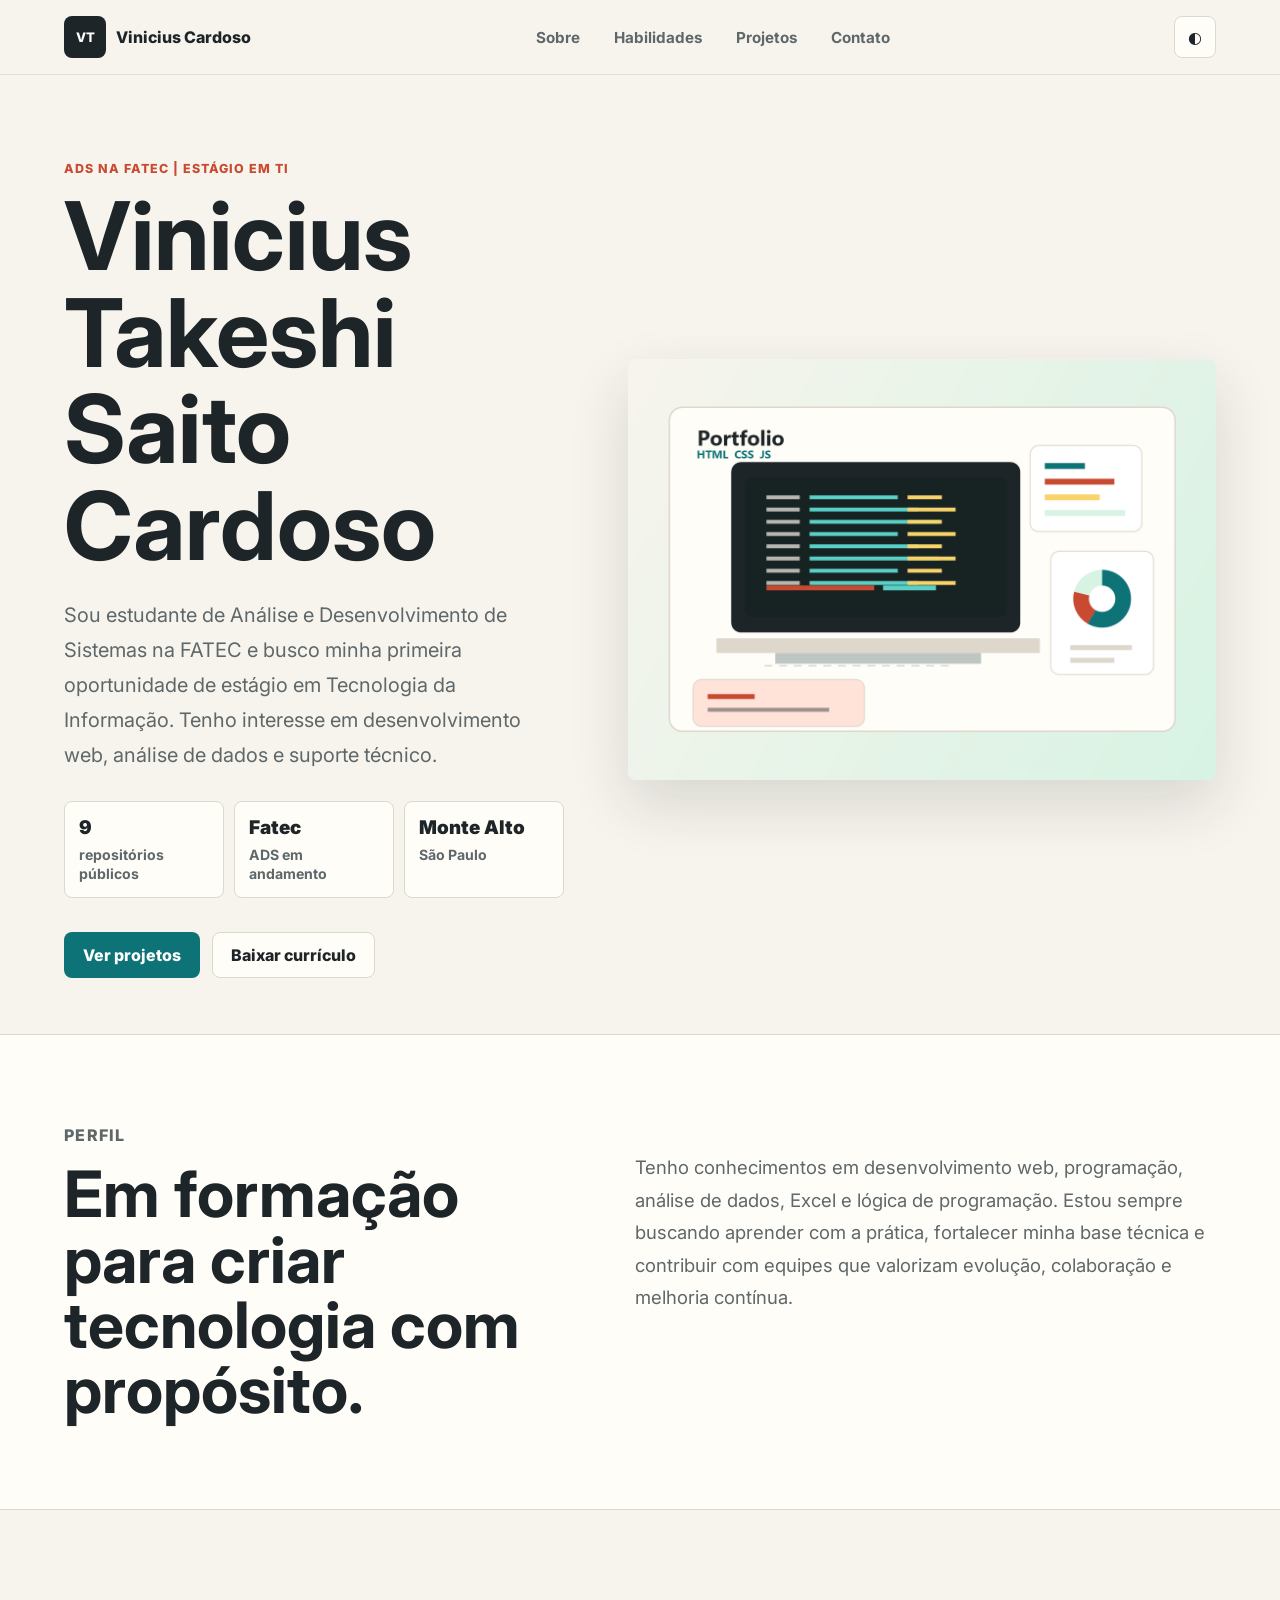
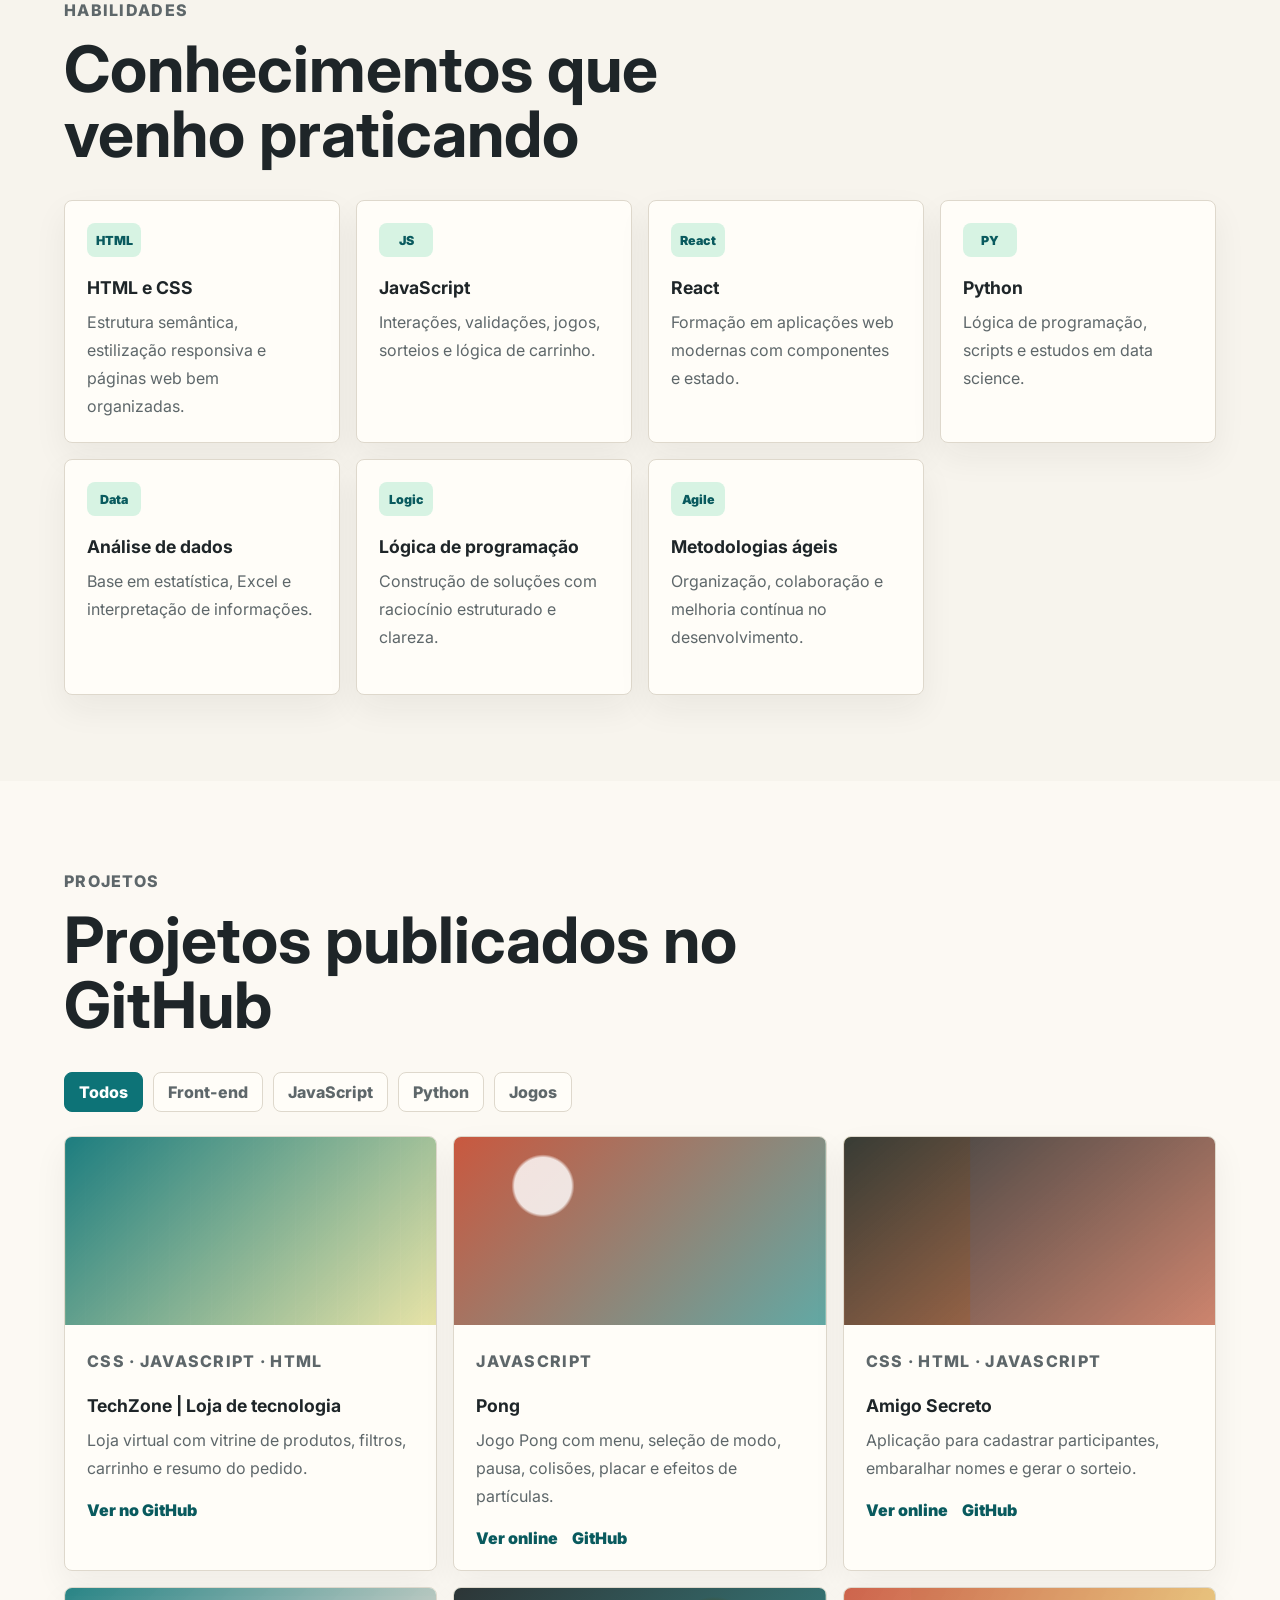
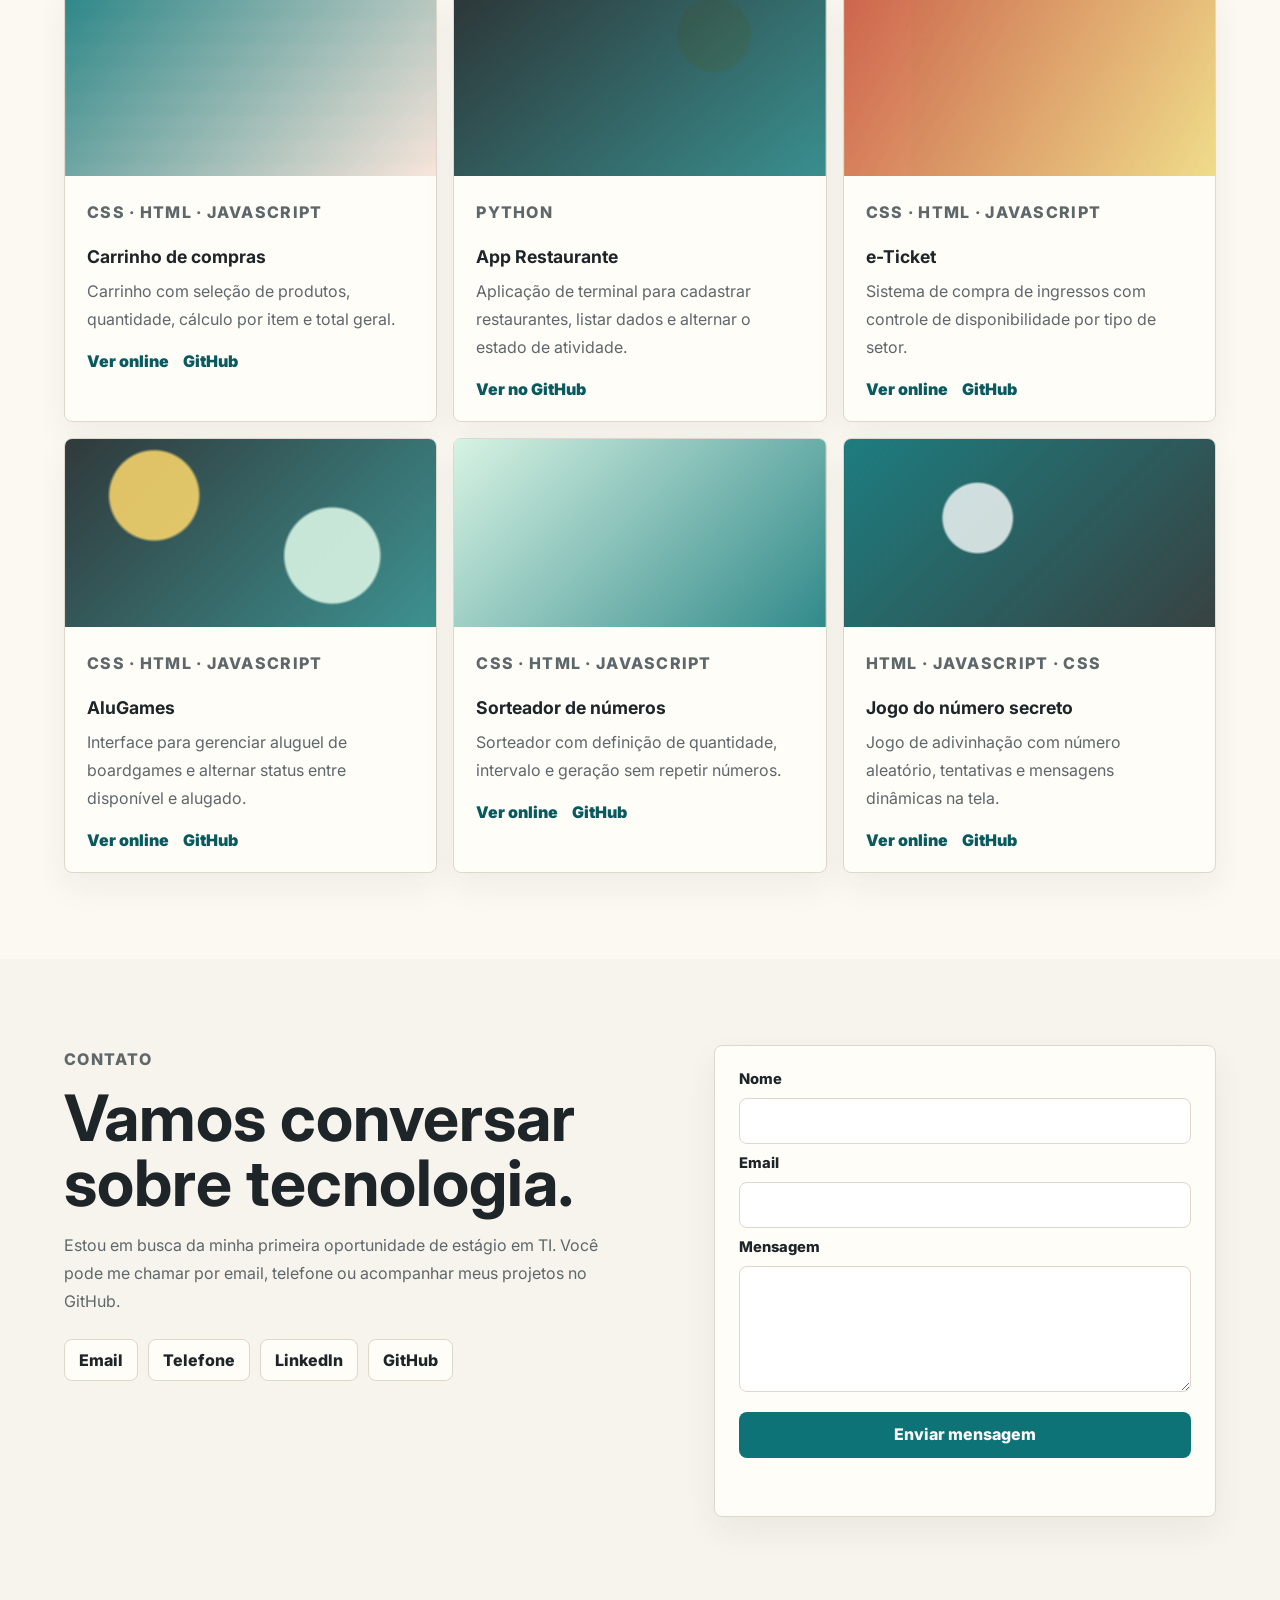
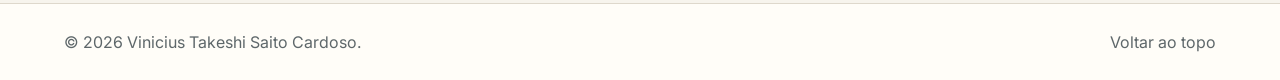
==== index.html @ bd5ed071 "Create personal portfolio" ====
<!DOCTYPE html>
<html lang="pt-BR">
  <head>
    <meta charset="UTF-8" />
    <meta name="viewport" content="width=device-width, initial-scale=1.0" />
    <meta
      name="description"
      content="Portfólio de Vinicius Takeshi Saito Cardoso, estudante de ADS na FATEC em busca de estágio em TI, com interesse em desenvolvimento web, análise de dados e suporte técnico."
    />
    <title>Vinicius Takeshi Saito Cardoso | Portfólio</title>
    <link rel="preconnect" href="https://fonts.googleapis.com" />
    <link rel="preconnect" href="https://fonts.gstatic.com" crossorigin />
    <link
      href="https://fonts.googleapis.com/css2?family=Inter:wght@400;500;600;700;800&display=swap"
      rel="stylesheet"
    />
    <link rel="stylesheet" href="styles.css" />
  </head>
  <body>
    <header class="site-header">
      <a class="brand" href="#inicio" aria-label="Voltar ao início">
        <span class="brand-mark">VT</span>
        <span>Vinicius Cardoso</span>
      </a>

      <nav class="site-nav" aria-label="Navegação principal">
        <a href="#sobre">Sobre</a>
        <a href="#habilidades">Habilidades</a>
        <a href="#projetos">Projetos</a>
        <a href="#contato">Contato</a>
      </nav>

      <button class="theme-toggle" type="button" aria-label="Alternar tema">
        <span aria-hidden="true">◐</span>
      </button>
    </header>

    <main>
      <section class="hero" id="inicio" aria-labelledby="hero-title">
        <div class="hero-content">
          <p class="eyebrow">ADS na FATEC | Estágio em TI</p>
          <h1 id="hero-title">Vinicius Takeshi Saito Cardoso</h1>
          <p class="hero-copy">
            Sou estudante de Análise e Desenvolvimento de Sistemas na FATEC e
            busco minha primeira oportunidade de estágio em Tecnologia da
            Informação. Tenho interesse em desenvolvimento web, análise de dados
            e suporte técnico.
          </p>

          <dl class="hero-highlights" aria-label="Resumo profissional">
            <div>
              <dt>9</dt>
              <dd>repositórios públicos</dd>
            </div>
            <div>
              <dt>Fatec</dt>
              <dd>ADS em andamento</dd>
            </div>
            <div>
              <dt>Monte Alto</dt>
              <dd>São Paulo</dd>
            </div>
          </dl>

          <div class="hero-actions" aria-label="Ações principais">
            <a class="button primary" href="#projetos">Ver projetos</a>
            <a
              class="button secondary"
              href="assets/curriculo.pdf"
              download="Curriculo_Vinicius_Cardoso.pdf"
            >
              Baixar currículo
            </a>
          </div>
        </div>

        <figure class="hero-visual">
          <img
            src="assets/portfolio-visual.png"
            alt="Mesa de trabalho estilizada com notebook, cartões de interface e elementos de código"
          />
        </figure>
      </section>

      <section class="section intro-band" id="sobre" aria-labelledby="sobre-title">
        <div>
          <p class="section-kicker">Perfil</p>
          <h2 id="sobre-title">Em formação para criar tecnologia com propósito.</h2>
        </div>
        <p>
          Tenho conhecimentos em desenvolvimento web, programação, análise de
          dados, Excel e lógica de programação. Estou sempre buscando aprender
          com a prática, fortalecer minha base técnica e contribuir com equipes
          que valorizam evolução, colaboração e melhoria contínua.
        </p>
      </section>

      <section
        class="section skills-section"
        id="habilidades"
        aria-labelledby="habilidades-title"
      >
        <div class="section-heading">
          <p class="section-kicker">Habilidades</p>
          <h2 id="habilidades-title">Conhecimentos que venho praticando</h2>
        </div>

        <div class="skills-grid">
          <article class="skill-card">
            <span class="skill-icon" aria-hidden="true">HTML</span>
            <h3>HTML e CSS</h3>
            <p>Estrutura semântica, estilização responsiva e páginas web bem organizadas.</p>
          </article>
          <article class="skill-card">
            <span class="skill-icon" aria-hidden="true">JS</span>
            <h3>JavaScript</h3>
            <p>Interações, validações, jogos, sorteios e lógica de carrinho.</p>
          </article>
          <article class="skill-card">
            <span class="skill-icon" aria-hidden="true">React</span>
            <h3>React</h3>
            <p>Formação em aplicações web modernas com componentes e estado.</p>
          </article>
          <article class="skill-card">
            <span class="skill-icon" aria-hidden="true">PY</span>
            <h3>Python</h3>
            <p>Lógica de programação, scripts e estudos em data science.</p>
          </article>
          <article class="skill-card">
            <span class="skill-icon" aria-hidden="true">Data</span>
            <h3>Análise de dados</h3>
            <p>Base em estatística, Excel e interpretação de informações.</p>
          </article>
          <article class="skill-card">
            <span class="skill-icon" aria-hidden="true">Logic</span>
            <h3>Lógica de programação</h3>
            <p>Construção de soluções com raciocínio estruturado e clareza.</p>
          </article>
          <article class="skill-card">
            <span class="skill-icon" aria-hidden="true">Agile</span>
            <h3>Metodologias ágeis</h3>
            <p>Organização, colaboração e melhoria contínua no desenvolvimento.</p>
          </article>
        </div>
      </section>

      <section
        class="section projects-section"
        id="projetos"
        aria-labelledby="projetos-title"
      >
        <div class="section-heading">
          <p class="section-kicker">Projetos</p>
          <h2 id="projetos-title">Projetos publicados no GitHub</h2>
        </div>

        <div class="project-filters" aria-label="Filtrar projetos">
          <button class="filter-button active" type="button" data-filter="todos">
            Todos
          </button>
          <button class="filter-button" type="button" data-filter="frontend">
            Front-end
          </button>
          <button class="filter-button" type="button" data-filter="javascript">
            JavaScript
          </button>
          <button class="filter-button" type="button" data-filter="python">
            Python
          </button>
          <button class="filter-button" type="button" data-filter="jogos">
            Jogos
          </button>
        </div>

        <div class="projects-grid">
          <article class="project-card" data-category="frontend javascript">
            <div class="project-image project-image-one" aria-hidden="true"></div>
            <div class="project-body">
              <p class="project-tag">CSS · JavaScript · HTML</p>
              <h3>TechZone | Loja de tecnologia</h3>
              <p>
                Loja virtual com vitrine de produtos, filtros, carrinho e resumo
                do pedido.
              </p>
              <a
                href="https://github.com/Vinicius-takeshi-saito-cardoso/site-vendas"
                target="_blank"
                rel="noreferrer"
              >
                Ver no GitHub
              </a>
            </div>
          </article>

          <article class="project-card" data-category="javascript jogos">
            <div class="project-image project-image-two" aria-hidden="true"></div>
            <div class="project-body">
              <p class="project-tag">JavaScript</p>
              <h3>Pong</h3>
              <p>
                Jogo Pong com menu, seleção de modo, pausa, colisões, placar e
                efeitos de partículas.
              </p>
              <div class="project-links">
                <a href="https://pong-nine-red.vercel.app" target="_blank" rel="noreferrer">
                  Ver online
                </a>
                <a
                  href="https://github.com/Vinicius-takeshi-saito-cardoso/pong"
                  target="_blank"
                  rel="noreferrer"
                >
                  GitHub
                </a>
              </div>
            </div>
          </article>

          <article class="project-card" data-category="frontend javascript">
            <div class="project-image project-image-three" aria-hidden="true"></div>
            <div class="project-body">
              <p class="project-tag">CSS · HTML · JavaScript</p>
              <h3>Amigo Secreto</h3>
              <p>
                Aplicação para cadastrar participantes, embaralhar nomes e gerar
                o sorteio.
              </p>
              <div class="project-links">
                <a
                  href="https://amigo-secreto-nine-mu.vercel.app"
                  target="_blank"
                  rel="noreferrer"
                >
                  Ver online
                </a>
                <a
                  href="https://github.com/Vinicius-takeshi-saito-cardoso/amigo-secreto"
                  target="_blank"
                  rel="noreferrer"
                >
                  GitHub
                </a>
              </div>
            </div>
          </article>

          <article class="project-card" data-category="frontend javascript">
            <div class="project-image project-image-four" aria-hidden="true"></div>
            <div class="project-body">
              <p class="project-tag">CSS · HTML · JavaScript</p>
              <h3>Carrinho de compras</h3>
              <p>
                Carrinho com seleção de produtos, quantidade, cálculo por item e
                total geral.
              </p>
              <div class="project-links">
                <a
                  href="https://carrinho-de-compras-teal.vercel.app"
                  target="_blank"
                  rel="noreferrer"
                >
                  Ver online
                </a>
                <a
                  href="https://github.com/Vinicius-takeshi-saito-cardoso/carrinho-de-compras"
                  target="_blank"
                  rel="noreferrer"
                >
                  GitHub
                </a>
              </div>
            </div>
          </article>

          <article class="project-card" data-category="python">
            <div class="project-image project-image-five" aria-hidden="true"></div>
            <div class="project-body">
              <p class="project-tag">Python</p>
              <h3>App Restaurante</h3>
              <p>
                Aplicação de terminal para cadastrar restaurantes, listar dados e
                alternar o estado de atividade.
              </p>
              <a
                href="https://github.com/Vinicius-takeshi-saito-cardoso/app_restaurante"
                target="_blank"
                rel="noreferrer"
              >
                Ver no GitHub
              </a>
            </div>
          </article>

          <article class="project-card" data-category="frontend javascript">
            <div class="project-image project-image-six" aria-hidden="true"></div>
            <div class="project-body">
              <p class="project-tag">CSS · HTML · JavaScript</p>
              <h3>e-Ticket</h3>
              <p>
                Sistema de compra de ingressos com controle de disponibilidade
                por tipo de setor.
              </p>
              <div class="project-links">
                <a href="https://ingresso-roan.vercel.app" target="_blank" rel="noreferrer">
                  Ver online
                </a>
                <a
                  href="https://github.com/Vinicius-takeshi-saito-cardoso/ingresso"
                  target="_blank"
                  rel="noreferrer"
                >
                  GitHub
                </a>
              </div>
            </div>
          </article>

          <article class="project-card" data-category="frontend javascript jogos">
            <div class="project-image project-image-seven" aria-hidden="true"></div>
            <div class="project-body">
              <p class="project-tag">CSS · HTML · JavaScript</p>
              <h3>AluGames</h3>
              <p>
                Interface para gerenciar aluguel de boardgames e alternar status
                entre disponível e alugado.
              </p>
              <div class="project-links">
                <a href="https://alugar-ecru.vercel.app" target="_blank" rel="noreferrer">
                  Ver online
                </a>
                <a
                  href="https://github.com/Vinicius-takeshi-saito-cardoso/alugar-jogos"
                  target="_blank"
                  rel="noreferrer"
                >
                  GitHub
                </a>
              </div>
            </div>
          </article>

          <article class="project-card" data-category="frontend javascript">
            <div class="project-image project-image-eight" aria-hidden="true"></div>
            <div class="project-body">
              <p class="project-tag">CSS · HTML · JavaScript</p>
              <h3>Sorteador de números</h3>
              <p>
                Sorteador com definição de quantidade, intervalo e geração sem
                repetir números.
              </p>
              <div class="project-links">
                <a
                  href="https://sorteador-numero-one.vercel.app"
                  target="_blank"
                  rel="noreferrer"
                >
                  Ver online
                </a>
                <a
                  href="https://github.com/Vinicius-takeshi-saito-cardoso/sorteador-numero"
                  target="_blank"
                  rel="noreferrer"
                >
                  GitHub
                </a>
              </div>
            </div>
          </article>

          <article class="project-card" data-category="frontend javascript jogos">
            <div class="project-image project-image-nine" aria-hidden="true"></div>
            <div class="project-body">
              <p class="project-tag">HTML · JavaScript · CSS</p>
              <h3>Jogo do número secreto</h3>
              <p>
                Jogo de adivinhação com número aleatório, tentativas e mensagens
                dinâmicas na tela.
              </p>
              <div class="project-links">
                <a
                  href="https://jogo-two-lilac-13.vercel.app"
                  target="_blank"
                  rel="noreferrer"
                >
                  Ver online
                </a>
                <a
                  href="https://github.com/Vinicius-takeshi-saito-cardoso/jogo-do-numero-secreto"
                  target="_blank"
                  rel="noreferrer"
                >
                  GitHub
                </a>
              </div>
            </div>
          </article>
        </div>
      </section>

      <section class="section contact-section" id="contato" aria-labelledby="contato-title">
        <div class="contact-copy">
          <p class="section-kicker">Contato</p>
          <h2 id="contato-title">Vamos conversar sobre tecnologia.</h2>
          <p>
            Estou em busca da minha primeira oportunidade de estágio em TI. Você
            pode me chamar por email, telefone ou acompanhar meus projetos no
            GitHub.
          </p>

          <div class="social-links" aria-label="Links profissionais">
            <a href="mailto:viniciustsc2005@gmail.com">Email</a>
            <a href="tel:+5516997451541">Telefone</a>
            <a
              href="https://www.linkedin.com/in/vinicius-cardoso-"
              target="_blank"
              rel="noreferrer"
            >
              LinkedIn
            </a>
            <a
              href="https://github.com/Vinicius-takeshi-saito-cardoso"
              target="_blank"
              rel="noreferrer"
            >
              GitHub
            </a>
          </div>
        </div>

        <form class="contact-form" id="contact-form">
          <label for="name">Nome</label>
          <input id="name" name="name" type="text" autocomplete="name" required />

          <label for="email">Email</label>
          <input id="email" name="email" type="email" autocomplete="email" required />

          <label for="message">Mensagem</label>
          <textarea id="message" name="message" rows="5" required></textarea>

          <button class="button primary" type="submit">Enviar mensagem</button>
          <p class="form-status" id="form-status" role="status" aria-live="polite"></p>
        </form>
      </section>
    </main>

    <footer class="site-footer">
      <p>© <span id="current-year"></span> Vinicius Takeshi Saito Cardoso.</p>
      <a href="#inicio">Voltar ao topo</a>
    </footer>

    <script src="script.js"></script>
  </body>
</html>
---- styles.css ----
:root {
  color-scheme: light;
  --bg: #f7f4ed;
  --surface: #fffdf8;
  --surface-strong: #ffffff;
  --ink: #1e2528;
  --muted: #5e676a;
  --line: #ded8cc;
  --primary: #0d7377;
  --primary-dark: #095a5e;
  --accent: #c84b31;
  --accent-soft: #ffe2d8;
  --mint: #d7f3e3;
  --gold: #f8d46b;
  --shadow: 0 24px 60px rgba(29, 35, 36, 0.14);
  --radius: 8px;
  font-family: "Inter", system-ui, -apple-system, BlinkMacSystemFont, "Segoe UI", sans-serif;
}

:root.dark {
  color-scheme: dark;
  --bg: #101819;
  --surface: #172223;
  --surface-strong: #1e2b2d;
  --ink: #f4f0e8;
  --muted: #b3bdbe;
  --line: #314043;
  --primary: #5ad0c6;
  --primary-dark: #8ce3dd;
  --accent: #ff9f73;
  --accent-soft: #34241d;
  --mint: #17352e;
  --gold: #d6ae44;
  --shadow: 0 24px 60px rgba(0, 0, 0, 0.32);
}

* {
  box-sizing: border-box;
}

html {
  scroll-behavior: smooth;
}

body {
  margin: 0;
  min-width: 320px;
  background: var(--bg);
  color: var(--ink);
}

body,
button,
input,
textarea {
  font: inherit;
}

img {
  display: block;
  max-width: 100%;
}

a {
  color: inherit;
  text-decoration: none;
}

button,
a {
  -webkit-tap-highlight-color: transparent;
}

.site-header {
  position: sticky;
  top: 0;
  z-index: 10;
  display: grid;
  grid-template-columns: auto 1fr auto;
  align-items: center;
  gap: 24px;
  padding: 16px clamp(20px, 5vw, 72px);
  border-bottom: 1px solid color-mix(in srgb, var(--line), transparent 24%);
  background: color-mix(in srgb, var(--bg), transparent 8%);
  backdrop-filter: blur(16px);
}

.brand,
.site-nav,
.hero-actions,
.social-links {
  display: flex;
  align-items: center;
}

.brand {
  gap: 10px;
  font-weight: 800;
  letter-spacing: 0;
}

.brand-mark {
  display: grid;
  width: 42px;
  height: 42px;
  place-items: center;
  border-radius: 8px;
  background: var(--ink);
  color: var(--surface);
  font-size: 0.82rem;
}

.site-nav {
  justify-content: center;
  gap: clamp(14px, 3vw, 34px);
  color: var(--muted);
  font-size: 0.95rem;
  font-weight: 700;
}

.site-nav a,
.site-footer a,
.project-body a,
.social-links a {
  transition: color 160ms ease, background 160ms ease, border-color 160ms ease;
}

.site-nav a:hover,
.site-footer a:hover,
.project-body a:hover,
.social-links a:hover {
  color: var(--primary);
}

.theme-toggle {
  display: grid;
  width: 42px;
  height: 42px;
  place-items: center;
  border: 1px solid var(--line);
  border-radius: 8px;
  background: var(--surface);
  color: var(--ink);
  cursor: pointer;
}

.hero {
  display: grid;
  grid-template-columns: minmax(0, 0.92fr) minmax(320px, 1.08fr);
  align-items: center;
  gap: clamp(32px, 5vw, 72px);
  min-height: min(780px, calc(100vh - 112px));
  padding: clamp(40px, 7vw, 86px) clamp(20px, 5vw, 72px) 56px;
}

.hero-content {
  max-width: 720px;
  min-width: 0;
}

.eyebrow,
.section-kicker,
.project-tag {
  margin: 0 0 12px;
  color: var(--accent);
  font-size: 0.78rem;
  font-weight: 800;
  letter-spacing: 0.08em;
  text-transform: uppercase;
}

.hero h1,
.section h2 {
  margin: 0;
  color: var(--ink);
  line-height: 1.02;
  letter-spacing: 0;
}

.hero h1 {
  max-width: 13ch;
  font-size: clamp(3rem, 7.4vw, 6.6rem);
}

.hero-copy {
  max-width: 58ch;
  margin: 24px 0 0;
  color: var(--muted);
  font-size: clamp(1.05rem, 1.6vw, 1.25rem);
  line-height: 1.75;
}

.hero-actions {
  flex-wrap: wrap;
  gap: 12px;
  margin-top: 34px;
}

.hero-highlights {
  display: grid;
  grid-template-columns: repeat(3, minmax(0, 1fr));
  gap: 10px;
  max-width: 680px;
  margin: 28px 0 0;
}

.hero-highlights div {
  min-height: 86px;
  border: 1px solid var(--line);
  border-radius: 8px;
  background: var(--surface);
  padding: 14px;
}

.hero-highlights dt {
  color: var(--ink);
  font-size: 1.18rem;
  font-weight: 900;
}

.hero-highlights dd {
  margin: 6px 0 0;
  color: var(--muted);
  font-size: 0.88rem;
  font-weight: 700;
  line-height: 1.35;
}

.button {
  display: inline-flex;
  min-height: 46px;
  align-items: center;
  justify-content: center;
  border: 1px solid transparent;
  border-radius: 8px;
  padding: 12px 18px;
  font-weight: 800;
  line-height: 1.15;
  transition: transform 160ms ease, background 160ms ease, color 160ms ease, border-color 160ms ease;
}

.button:hover,
.filter-button:hover,
.theme-toggle:hover {
  transform: translateY(-1px);
}

.button.primary {
  background: var(--primary);
  color: #ffffff;
}

.button.primary:hover {
  background: var(--primary-dark);
}

.button.secondary {
  border-color: var(--line);
  background: var(--surface);
  color: var(--ink);
}

.button.secondary:hover {
  border-color: var(--primary);
  color: var(--primary);
}

.hero-visual {
  margin: 0;
  min-width: 0;
}

.hero-visual img {
  width: 100%;
  max-width: 760px;
  margin-left: auto;
  border-radius: 8px;
  box-shadow: var(--shadow);
}

.section {
  padding: 86px clamp(20px, 5vw, 72px);
}

.intro-band {
  display: grid;
  grid-template-columns: minmax(260px, 0.85fr) minmax(280px, 1fr);
  gap: clamp(28px, 6vw, 84px);
  border-top: 1px solid var(--line);
  border-bottom: 1px solid var(--line);
  background: var(--surface);
}

.section h2 {
  max-width: 760px;
  font-size: clamp(2rem, 5vw, 4.2rem);
}

.section p {
  color: var(--muted);
  font-size: 1rem;
  line-height: 1.75;
}

.intro-band > p {
  margin: 30px 0 0;
  max-width: 68ch;
  font-size: clamp(1rem, 1.45vw, 1.18rem);
}

.section-heading {
  max-width: 760px;
  margin-bottom: 34px;
}

.skills-grid,
.projects-grid {
  display: grid;
  gap: 16px;
}

.skills-grid {
  grid-template-columns: repeat(auto-fit, minmax(220px, 1fr));
}

.skill-card,
.project-card,
.contact-form {
  border: 1px solid var(--line);
  border-radius: var(--radius);
  background: var(--surface);
  box-shadow: 0 14px 34px rgba(31, 35, 36, 0.06);
}

.skill-card {
  min-height: 236px;
  padding: 22px;
}

.skill-icon {
  display: inline-grid;
  min-width: 54px;
  height: 34px;
  place-items: center;
  border-radius: 8px;
  background: var(--mint);
  color: var(--primary-dark);
  font-size: 0.78rem;
  font-weight: 900;
}

.skill-card h3,
.project-card h3 {
  margin: 20px 0 10px;
  font-size: 1.1rem;
  letter-spacing: 0;
}

.skill-card p,
.project-card p {
  margin: 0;
}

.projects-section {
  background: color-mix(in srgb, var(--surface), var(--bg) 42%);
}

.project-filters {
  display: flex;
  flex-wrap: wrap;
  gap: 10px;
  margin-bottom: 24px;
}

.filter-button {
  min-height: 40px;
  border: 1px solid var(--line);
  border-radius: 8px;
  padding: 9px 14px;
  background: var(--surface);
  color: var(--muted);
  cursor: pointer;
  font-weight: 800;
  transition: transform 160ms ease, background 160ms ease, color 160ms ease, border-color 160ms ease;
}

.filter-button.active {
  border-color: var(--primary);
  background: var(--primary);
  color: #ffffff;
}

.projects-grid {
  grid-template-columns: repeat(3, minmax(0, 1fr));
}

.project-card {
  overflow: hidden;
}

.project-card.hidden {
  display: none;
}

.project-image {
  min-height: 188px;
  background-color: var(--mint);
  background-position: center;
  background-size: cover;
}

.project-image-one {
  background-image:
    linear-gradient(135deg, rgba(13, 115, 119, 0.92), rgba(248, 212, 107, 0.5)),
    repeating-linear-gradient(90deg, transparent 0 20px, rgba(255, 255, 255, 0.2) 20px 21px);
}

.project-image-two {
  background-image:
    radial-gradient(circle at 24% 26%, rgba(255, 255, 255, 0.82) 0 9%, transparent 10%),
    linear-gradient(135deg, rgba(200, 75, 49, 0.92), rgba(13, 115, 119, 0.58));
}

.project-image-three {
  background-image:
    linear-gradient(140deg, rgba(30, 37, 40, 0.88), rgba(200, 75, 49, 0.66)),
    linear-gradient(90deg, rgba(248, 212, 107, 0.7) 0 34%, transparent 34%);
}

.project-image-four {
  background-image:
    linear-gradient(135deg, rgba(13, 115, 119, 0.86), rgba(255, 226, 216, 0.8)),
    repeating-linear-gradient(0deg, rgba(255, 255, 255, 0.3) 0 12px, transparent 12px 24px);
}

.project-image-five {
  background-image:
    linear-gradient(140deg, rgba(30, 37, 40, 0.92), rgba(13, 115, 119, 0.78)),
    radial-gradient(circle at 70% 25%, rgba(248, 212, 107, 0.8) 0 12%, transparent 13%);
}

.project-image-six {
  background-image:
    linear-gradient(120deg, rgba(200, 75, 49, 0.86), rgba(248, 212, 107, 0.74)),
    linear-gradient(90deg, rgba(255, 255, 255, 0.52) 0 18%, transparent 18% 100%);
}

.project-image-seven {
  background-image:
    radial-gradient(circle at 24% 30%, rgba(248, 212, 107, 0.88) 0 14%, transparent 15%),
    radial-gradient(circle at 72% 62%, rgba(215, 243, 227, 0.9) 0 16%, transparent 17%),
    linear-gradient(135deg, rgba(30, 37, 40, 0.9), rgba(13, 115, 119, 0.76));
}

.project-image-eight {
  background-image:
    linear-gradient(135deg, rgba(215, 243, 227, 0.88), rgba(13, 115, 119, 0.82)),
    repeating-linear-gradient(90deg, transparent 0 28px, rgba(255, 255, 255, 0.28) 28px 29px);
}

.project-image-nine {
  background-image:
    radial-gradient(circle at 36% 42%, rgba(255, 255, 255, 0.78) 0 13%, transparent 14%),
    linear-gradient(135deg, rgba(13, 115, 119, 0.92), rgba(30, 37, 40, 0.86));
}

.project-body {
  padding: 22px;
}

.project-tag {
  margin-bottom: 10px;
}

.project-body a {
  display: inline-flex;
  margin-top: 18px;
  color: var(--primary-dark);
  font-weight: 900;
}

.project-links {
  display: flex;
  flex-wrap: wrap;
  gap: 14px;
  margin-top: 18px;
}

.project-links a {
  margin-top: 0;
}

.contact-section {
  display: grid;
  grid-template-columns: minmax(280px, 0.8fr) minmax(320px, 0.7fr);
  gap: clamp(28px, 6vw, 86px);
  align-items: start;
}

.contact-copy p {
  max-width: 58ch;
}

.social-links {
  flex-wrap: wrap;
  gap: 10px;
  margin-top: 24px;
}

.social-links a {
  border: 1px solid var(--line);
  border-radius: 8px;
  padding: 10px 14px;
  background: var(--surface);
  color: var(--ink);
  font-weight: 800;
}

.contact-form {
  display: grid;
  gap: 10px;
  padding: 24px;
}

.contact-form label {
  color: var(--ink);
  font-size: 0.92rem;
  font-weight: 800;
}

.contact-form input,
.contact-form textarea {
  width: 100%;
  border: 1px solid var(--line);
  border-radius: 8px;
  background: var(--surface-strong);
  color: var(--ink);
  padding: 12px 14px;
  outline: none;
  resize: vertical;
}

.contact-form input:focus,
.contact-form textarea:focus {
  border-color: var(--primary);
  box-shadow: 0 0 0 4px color-mix(in srgb, var(--primary), transparent 82%);
}

.contact-form button {
  margin-top: 10px;
  cursor: pointer;
}

.form-status {
  min-height: 24px;
  margin: 0;
  color: var(--primary-dark);
  font-size: 0.95rem;
  font-weight: 700;
}

.site-footer {
  display: flex;
  flex-wrap: wrap;
  align-items: center;
  justify-content: space-between;
  gap: 12px;
  padding: 28px clamp(20px, 5vw, 72px);
  border-top: 1px solid var(--line);
  color: var(--muted);
  background: var(--surface);
}

.site-footer p {
  margin: 0;
}

@media (max-width: 1020px) {
  .hero,
  .intro-band,
  .contact-section {
    grid-template-columns: 1fr;
  }

  .hero {
    min-height: auto;
  }

  .hero-visual img {
    margin: 0;
  }

  .skills-grid {
    grid-template-columns: repeat(2, minmax(0, 1fr));
  }
}

@media (max-width: 760px) {
  .site-header {
    grid-template-columns: 1fr auto;
  }

  .site-nav {
    grid-column: 1 / -1;
    justify-content: flex-start;
    overflow-x: auto;
    padding-bottom: 2px;
  }

  .hero {
    padding-top: 34px;
  }

  .hero-content,
  .hero-visual {
    max-width: 342px;
  }

  .hero h1 {
    max-width: 8ch;
    font-size: clamp(3rem, 15vw, 3.75rem);
  }

  .hero-highlights {
    grid-template-columns: 1fr;
  }

  .skills-grid,
  .projects-grid {
    grid-template-columns: 1fr;
  }

  .section {
    padding-top: 64px;
    padding-bottom: 64px;
  }
}

@media (max-width: 480px) {
  .brand span:last-child {
    display: none;
  }

  .hero-actions,
  .button {
    width: 100%;
  }

  .project-filters {
    display: grid;
    grid-template-columns: 1fr 1fr;
  }
}
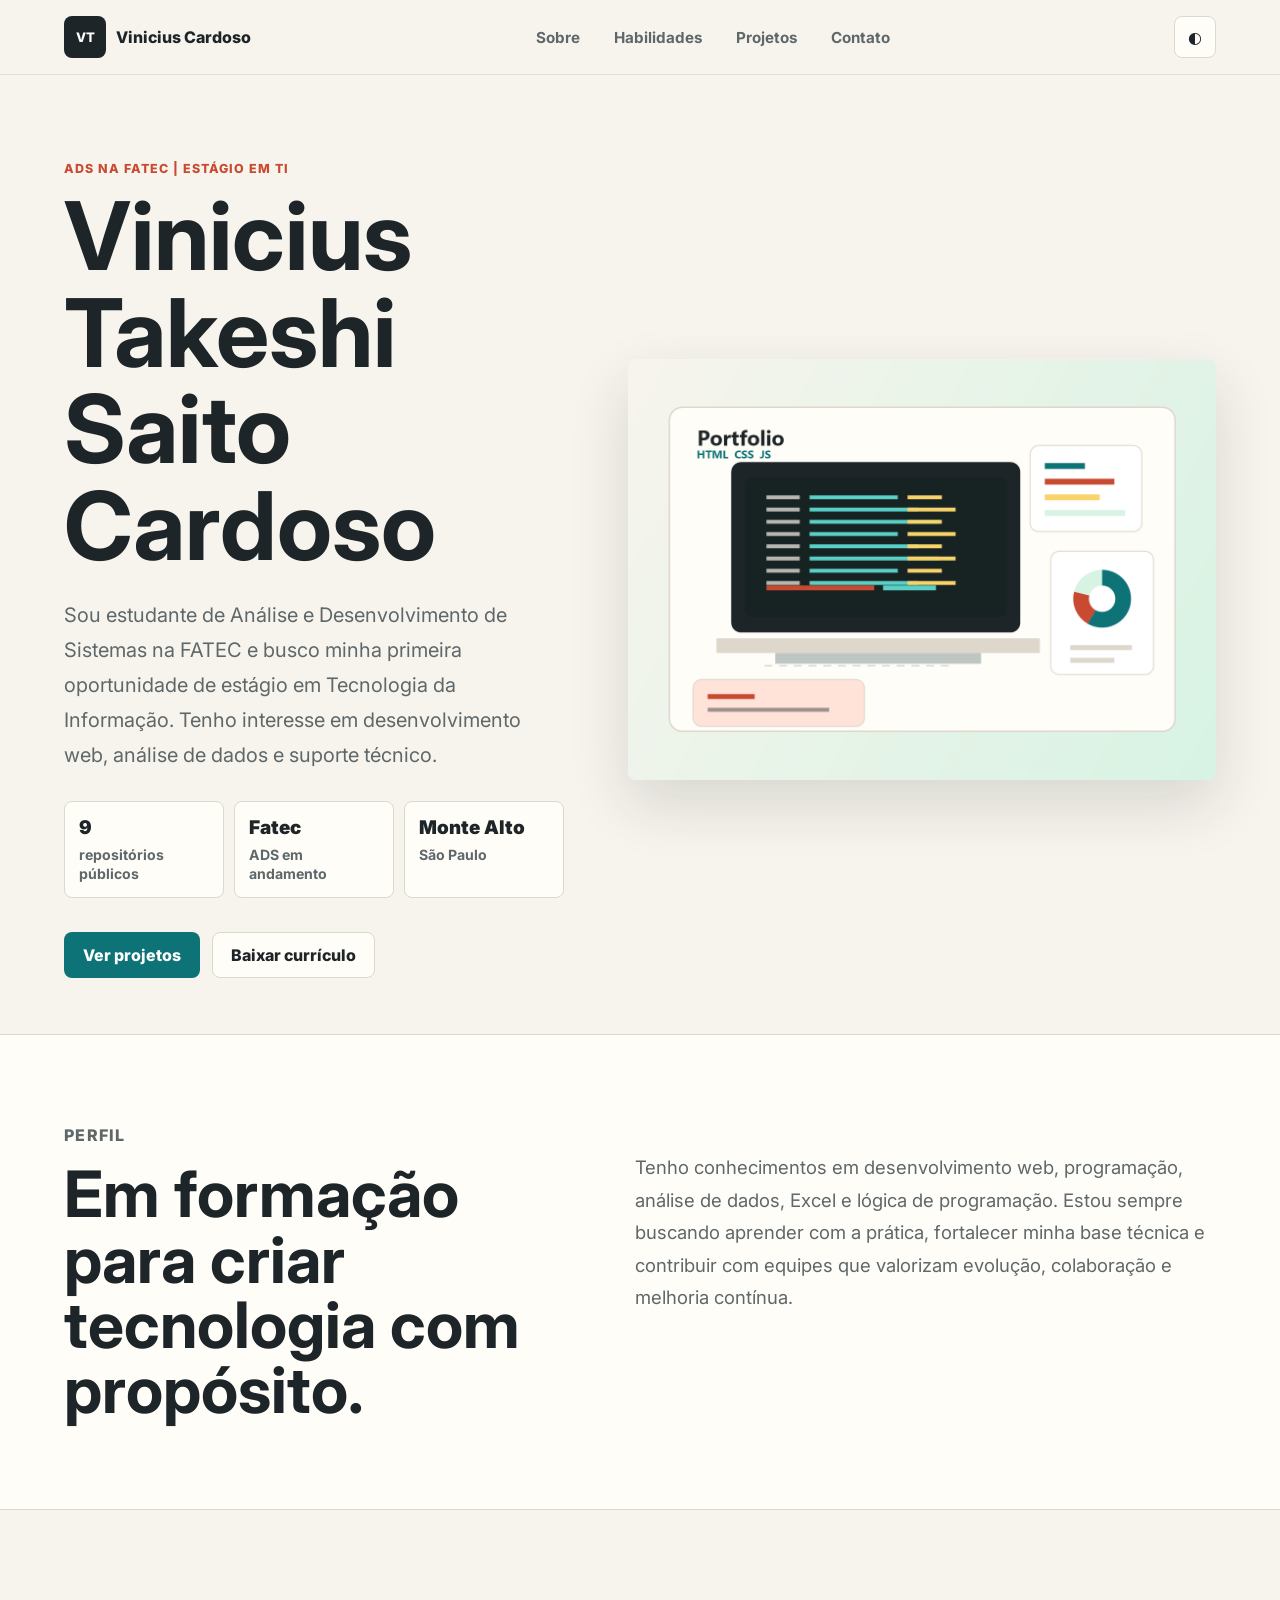
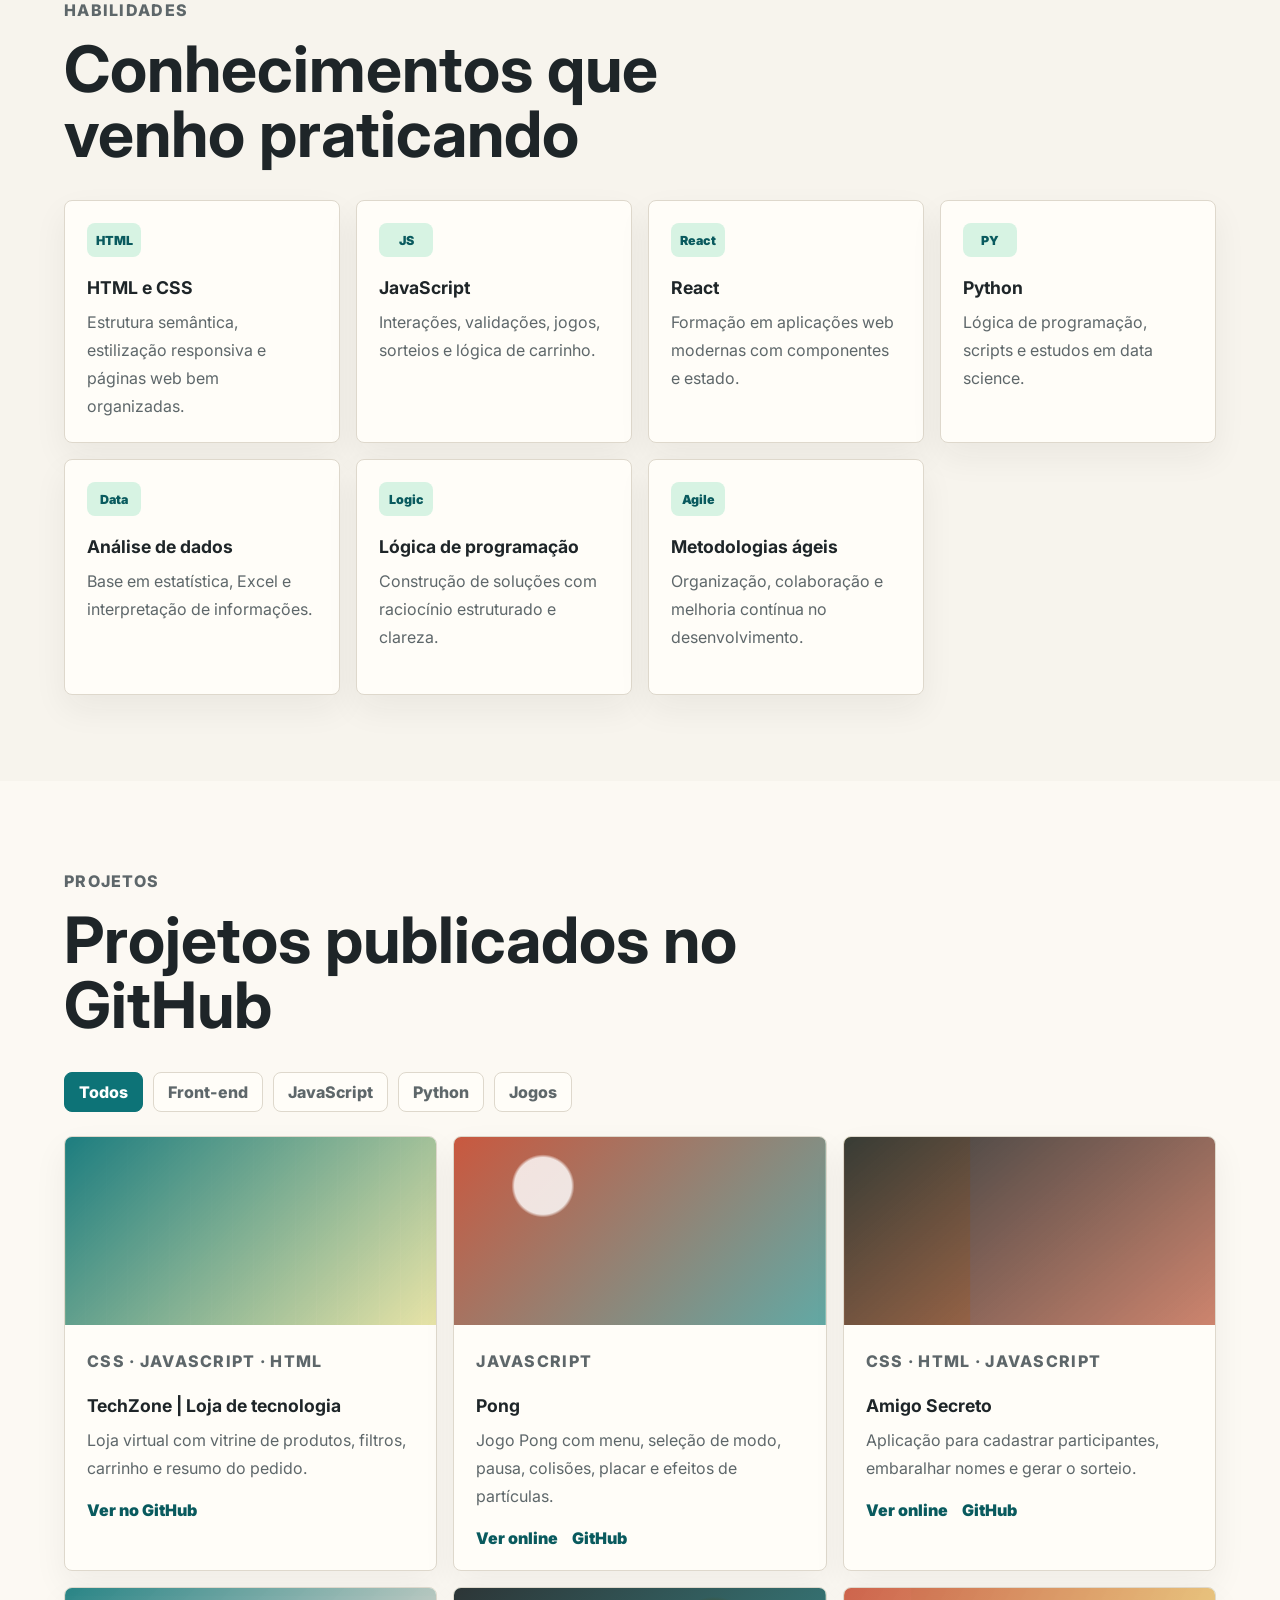
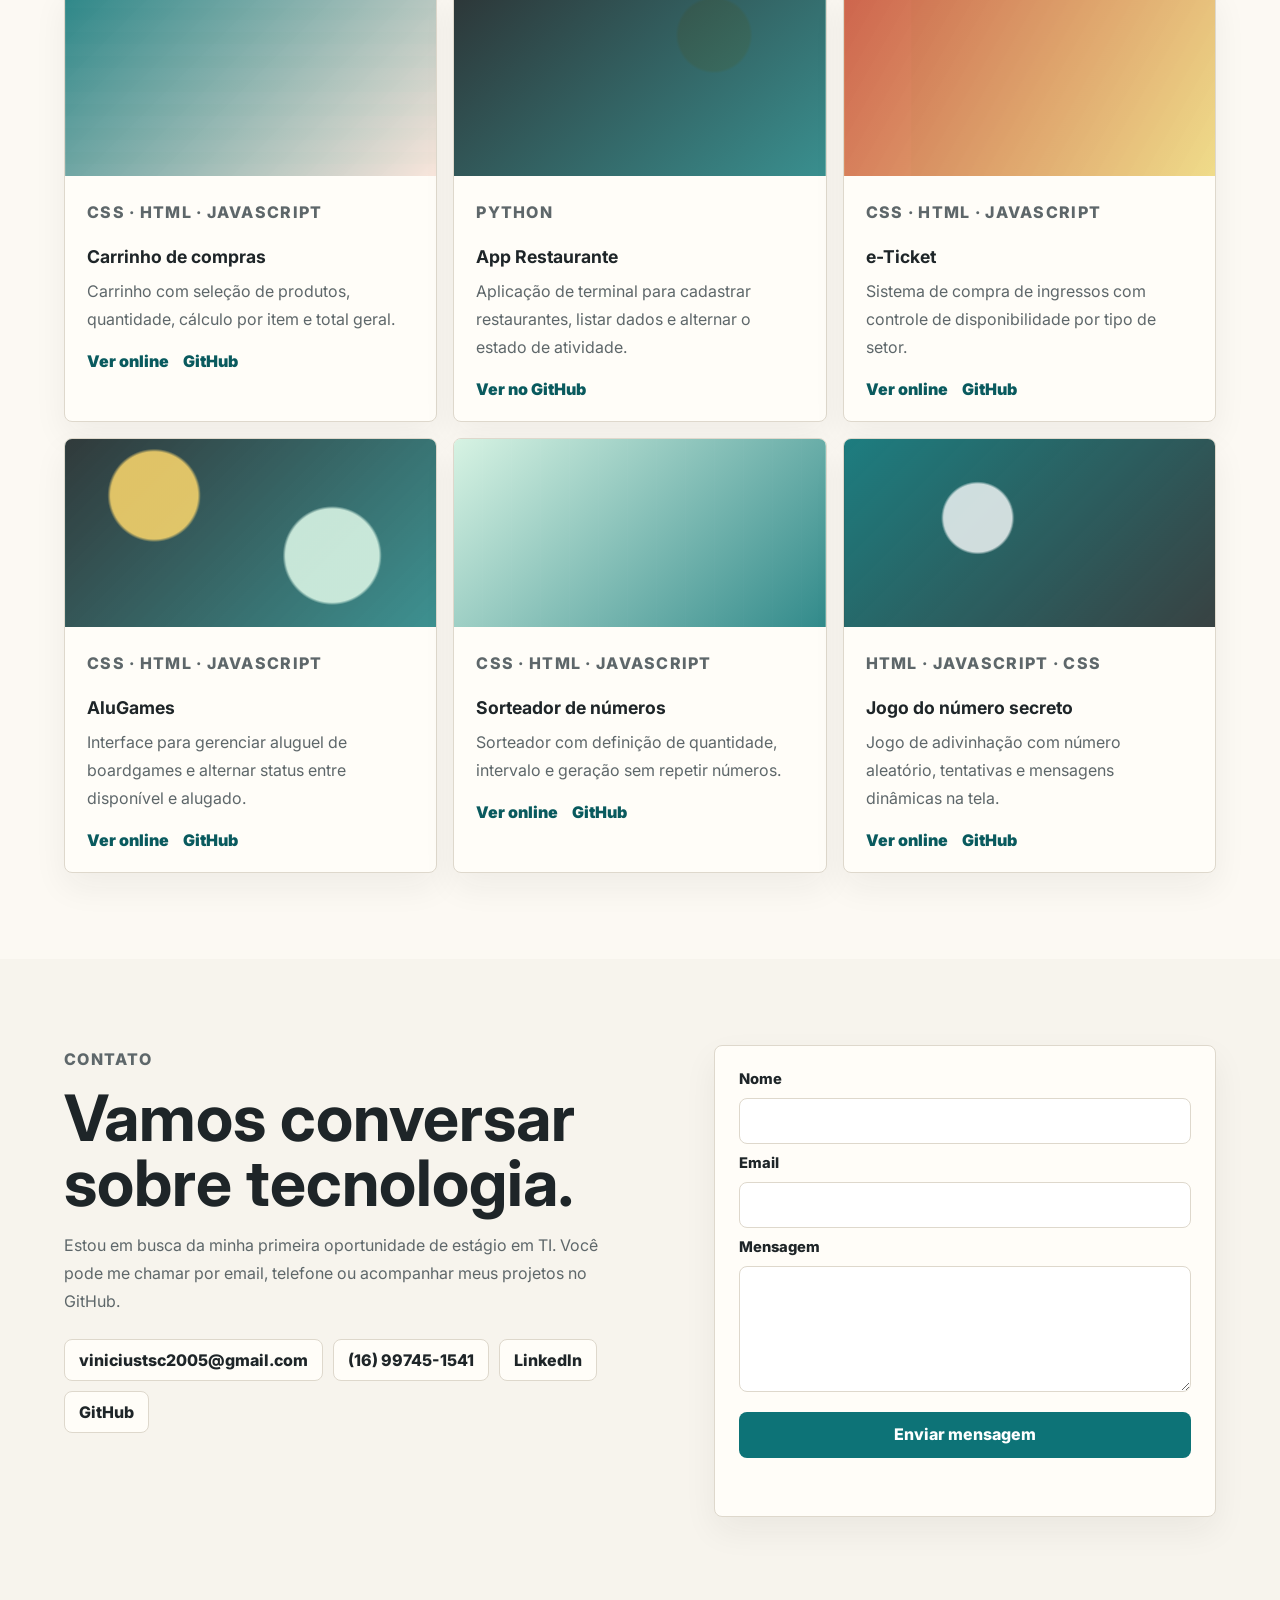
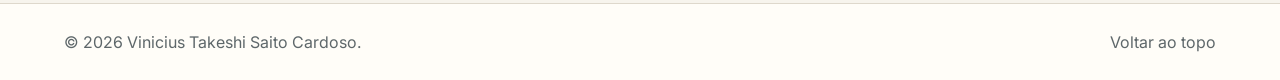
==== commit 425c3770: "Show contact email and phone" ====
--- a/index.html
+++ b/index.html
@@ -408,10 +408,10 @@
           </p>
 
           <div class="social-links" aria-label="Links profissionais">
-            <a href="mailto:viniciustsc2005@gmail.com">Email</a>
-            <a href="tel:+5516997451541">Telefone</a>
+            <a href="mailto:viniciustsc2005@gmail.com">viniciustsc2005@gmail.com</a>
+            <a href="tel:+5516997451541">(16) 99745-1541</a>
             <a
-              href="https://www.linkedin.com/in/vinicius-cardoso-"
+              href="https://www.linkedin.com/in/vinicius-cardoso-8436032b6/"
               target="_blank"
               rel="noreferrer"
             >
--- a/styles.css
+++ b/styles.css
@@ -514,6 +514,8 @@
   background: var(--surface);
   color: var(--ink);
   font-weight: 800;
+  max-width: 100%;
+  overflow-wrap: anywhere;
 }
 
 .contact-form {
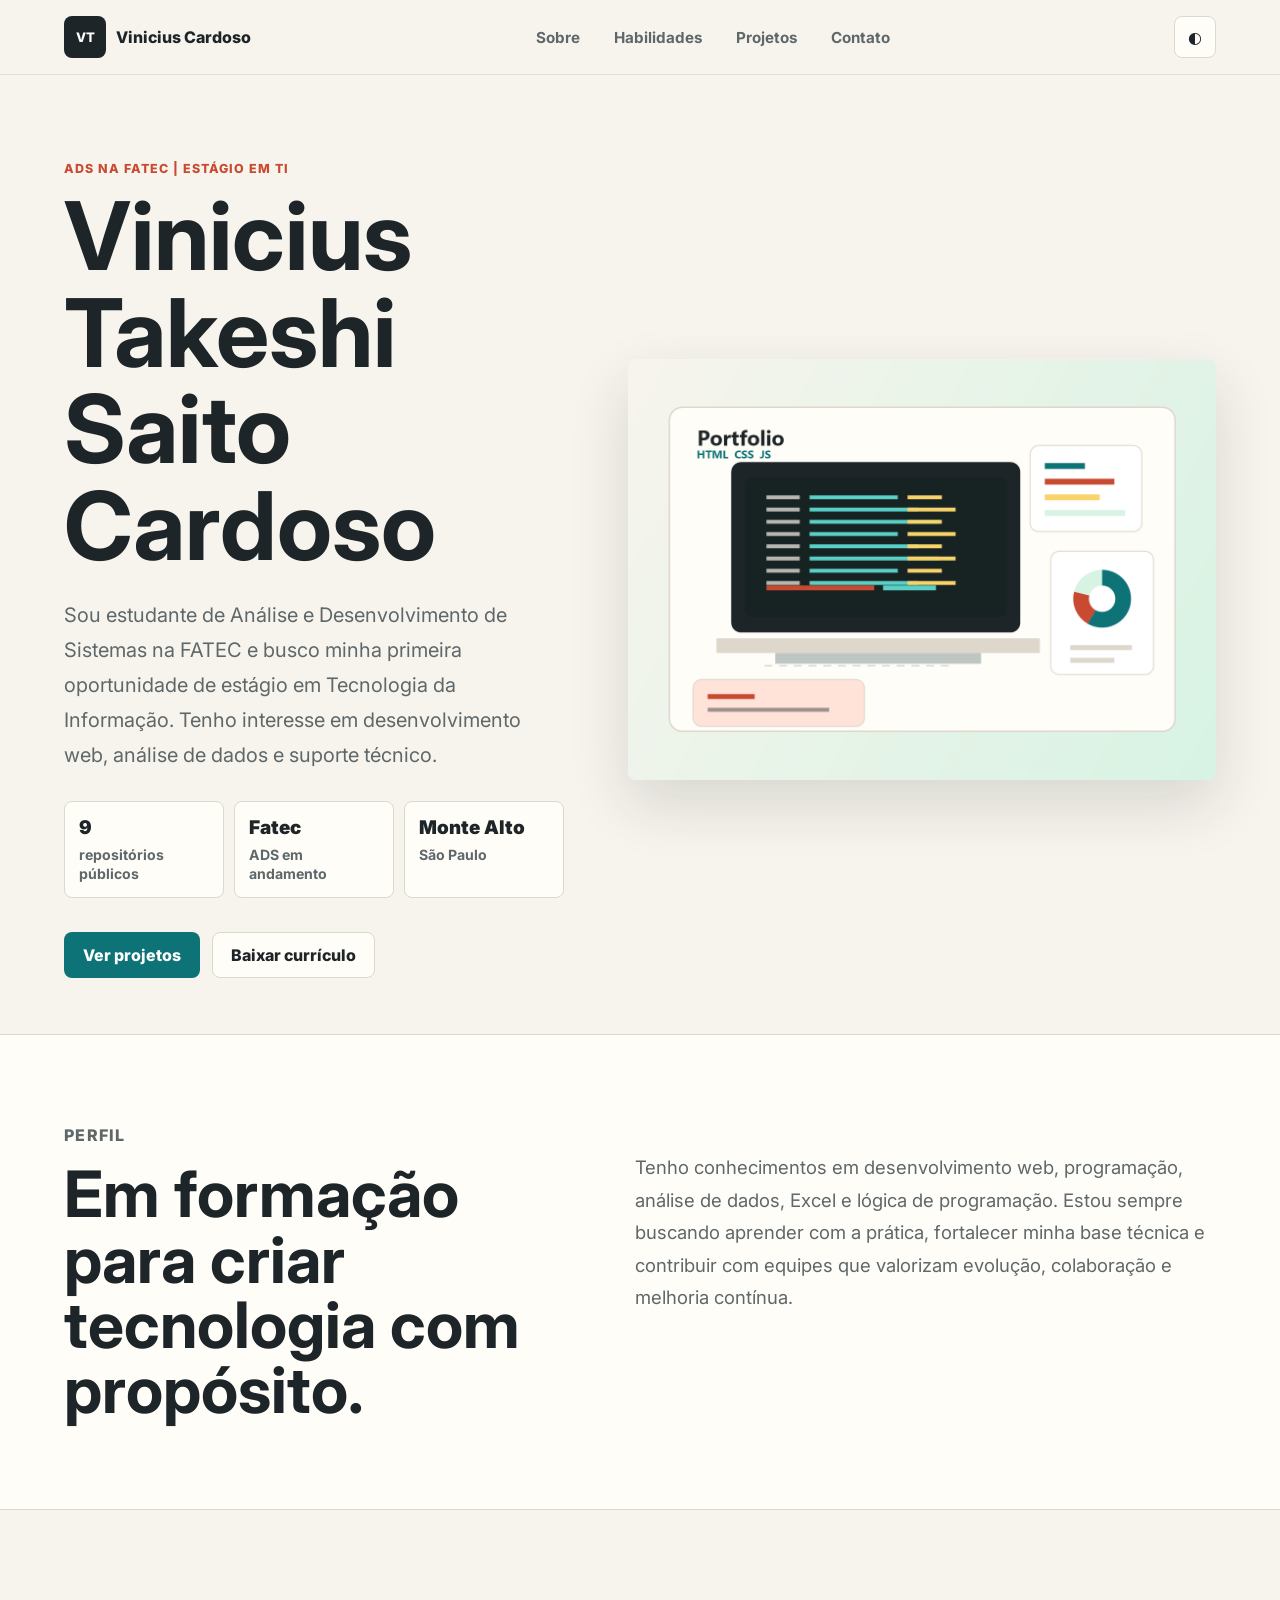
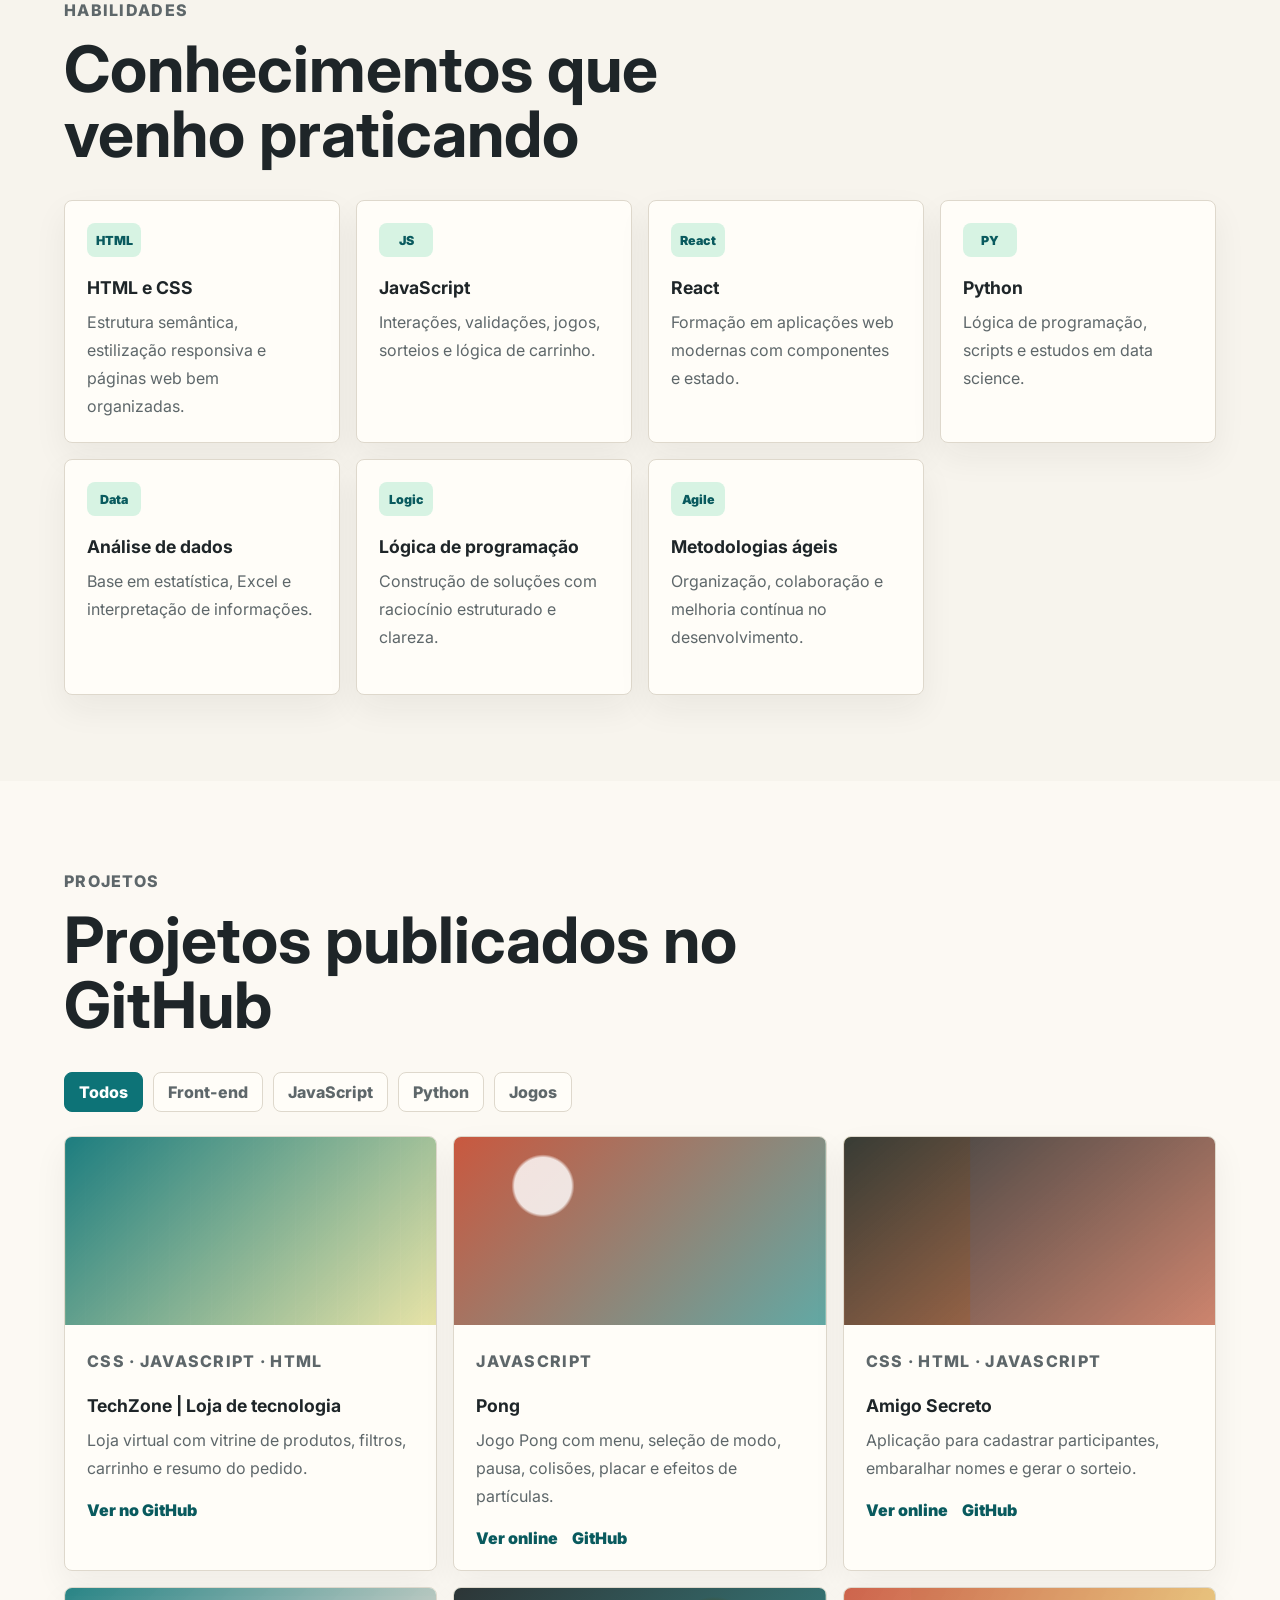
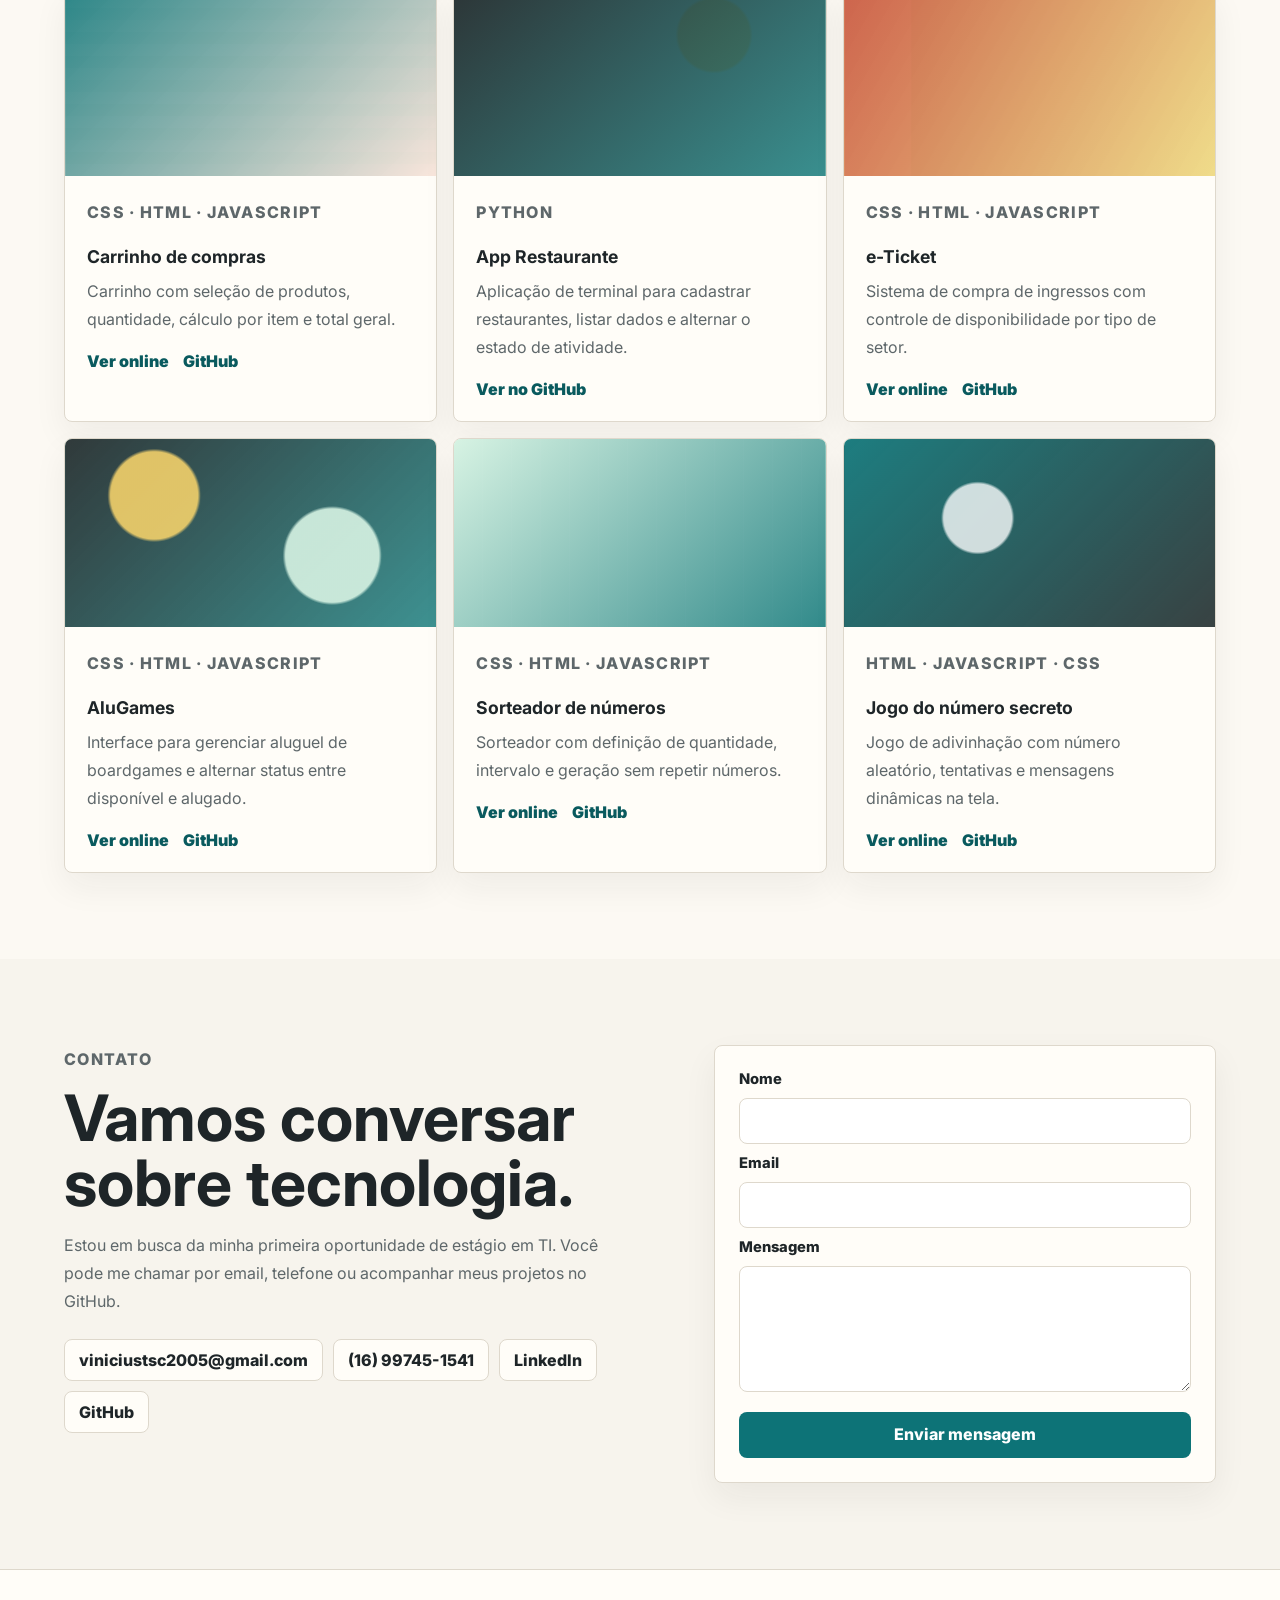
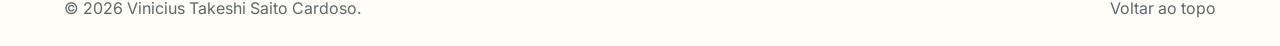
==== commit 3fc21044: "Remove contact form status message" ====
--- a/index.html
+++ b/index.html
@@ -438,7 +438,6 @@
           <textarea id="message" name="message" rows="5" required></textarea>
 
           <button class="button primary" type="submit">Enviar mensagem</button>
-          <p class="form-status" id="form-status" role="status" aria-live="polite"></p>
         </form>
       </section>
     </main>
--- a/styles.css
+++ b/styles.css
@@ -553,14 +553,6 @@
   cursor: pointer;
 }
 
-.form-status {
-  min-height: 24px;
-  margin: 0;
-  color: var(--primary-dark);
-  font-size: 0.95rem;
-  font-weight: 700;
-}
-
 .site-footer {
   display: flex;
   flex-wrap: wrap;
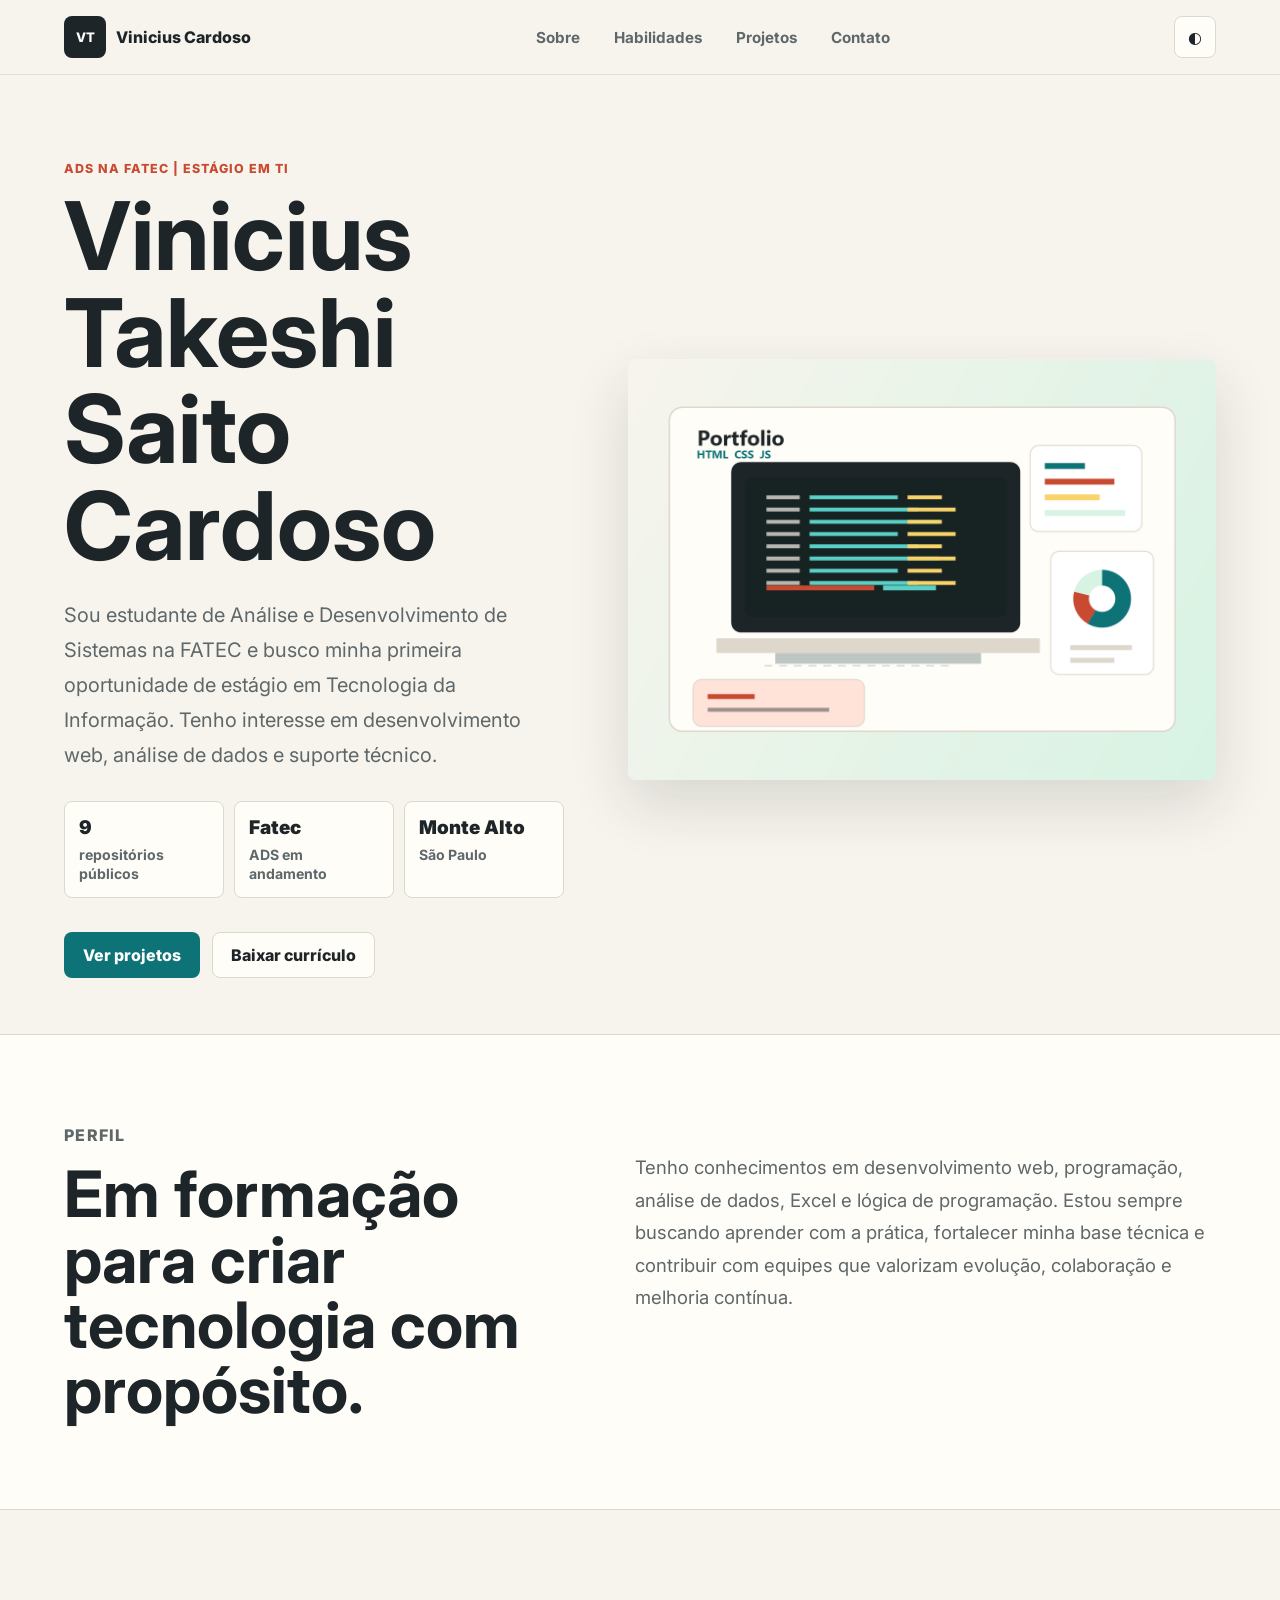
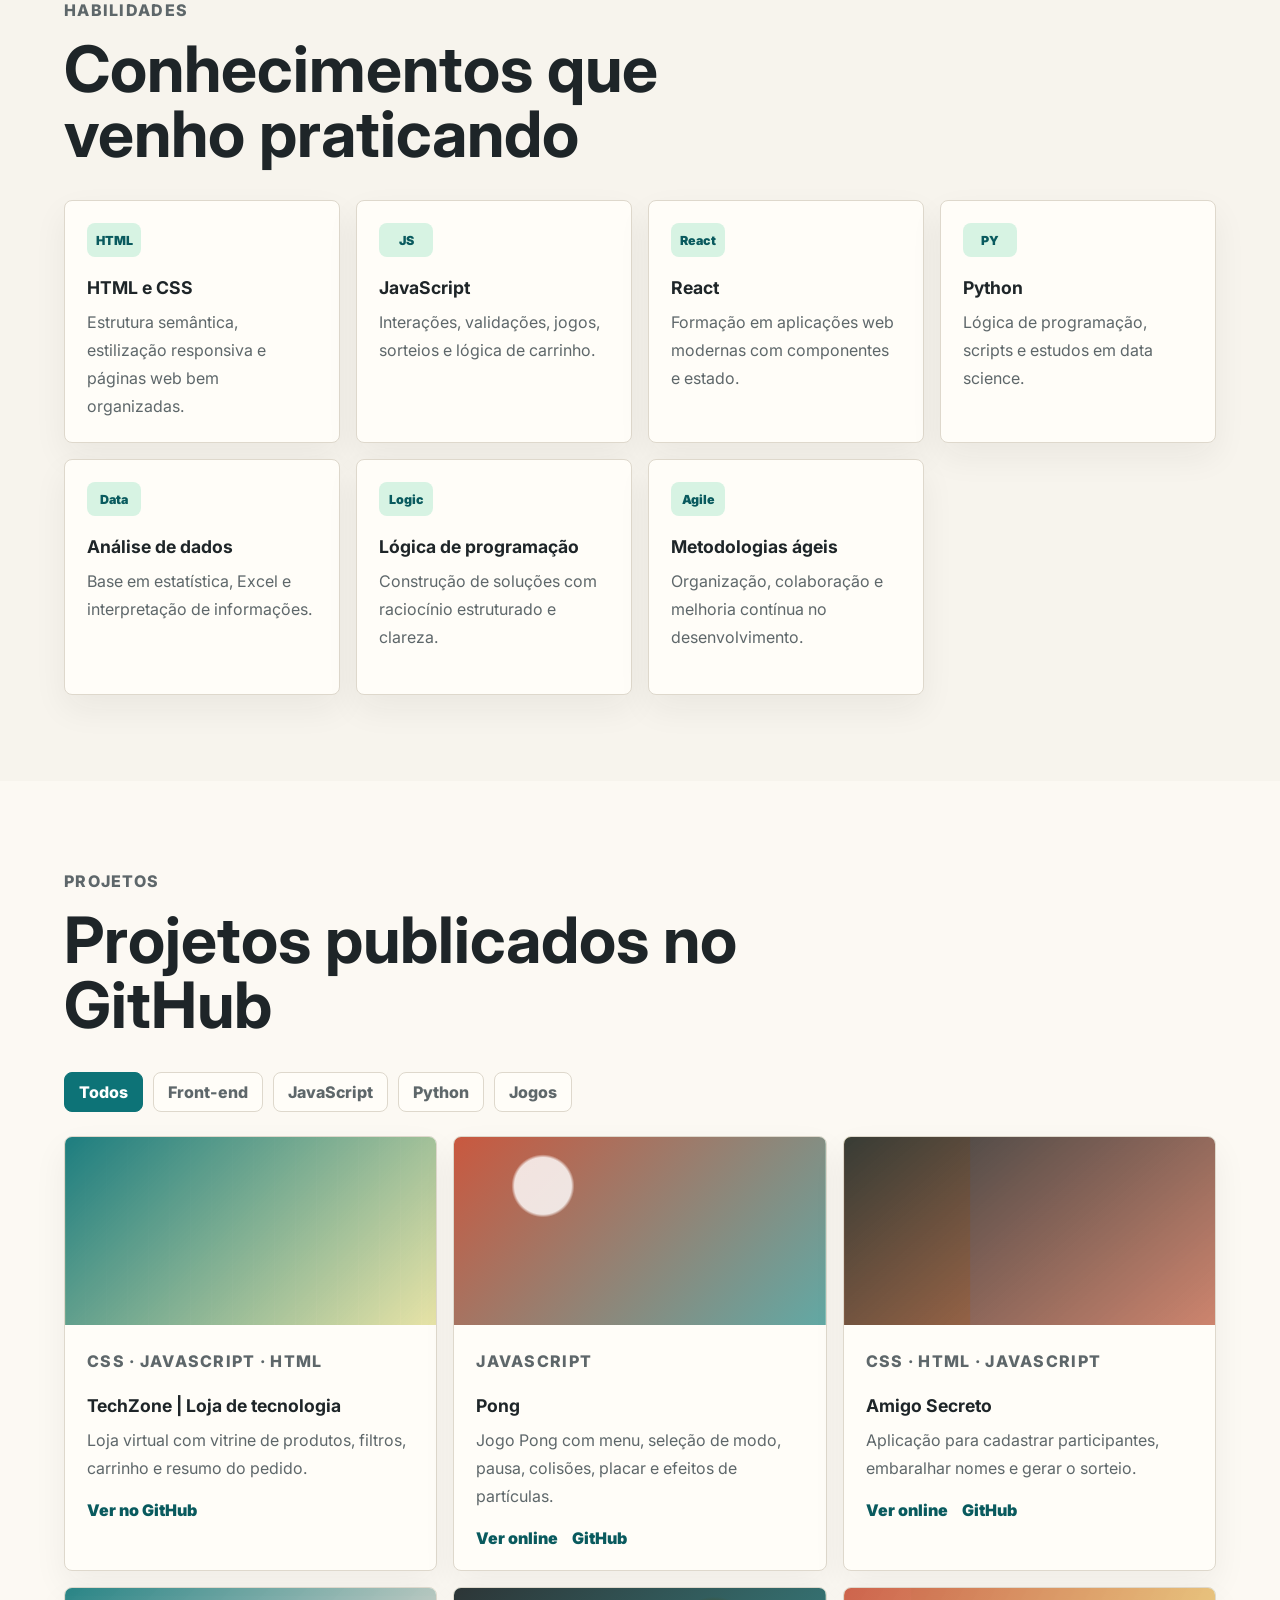
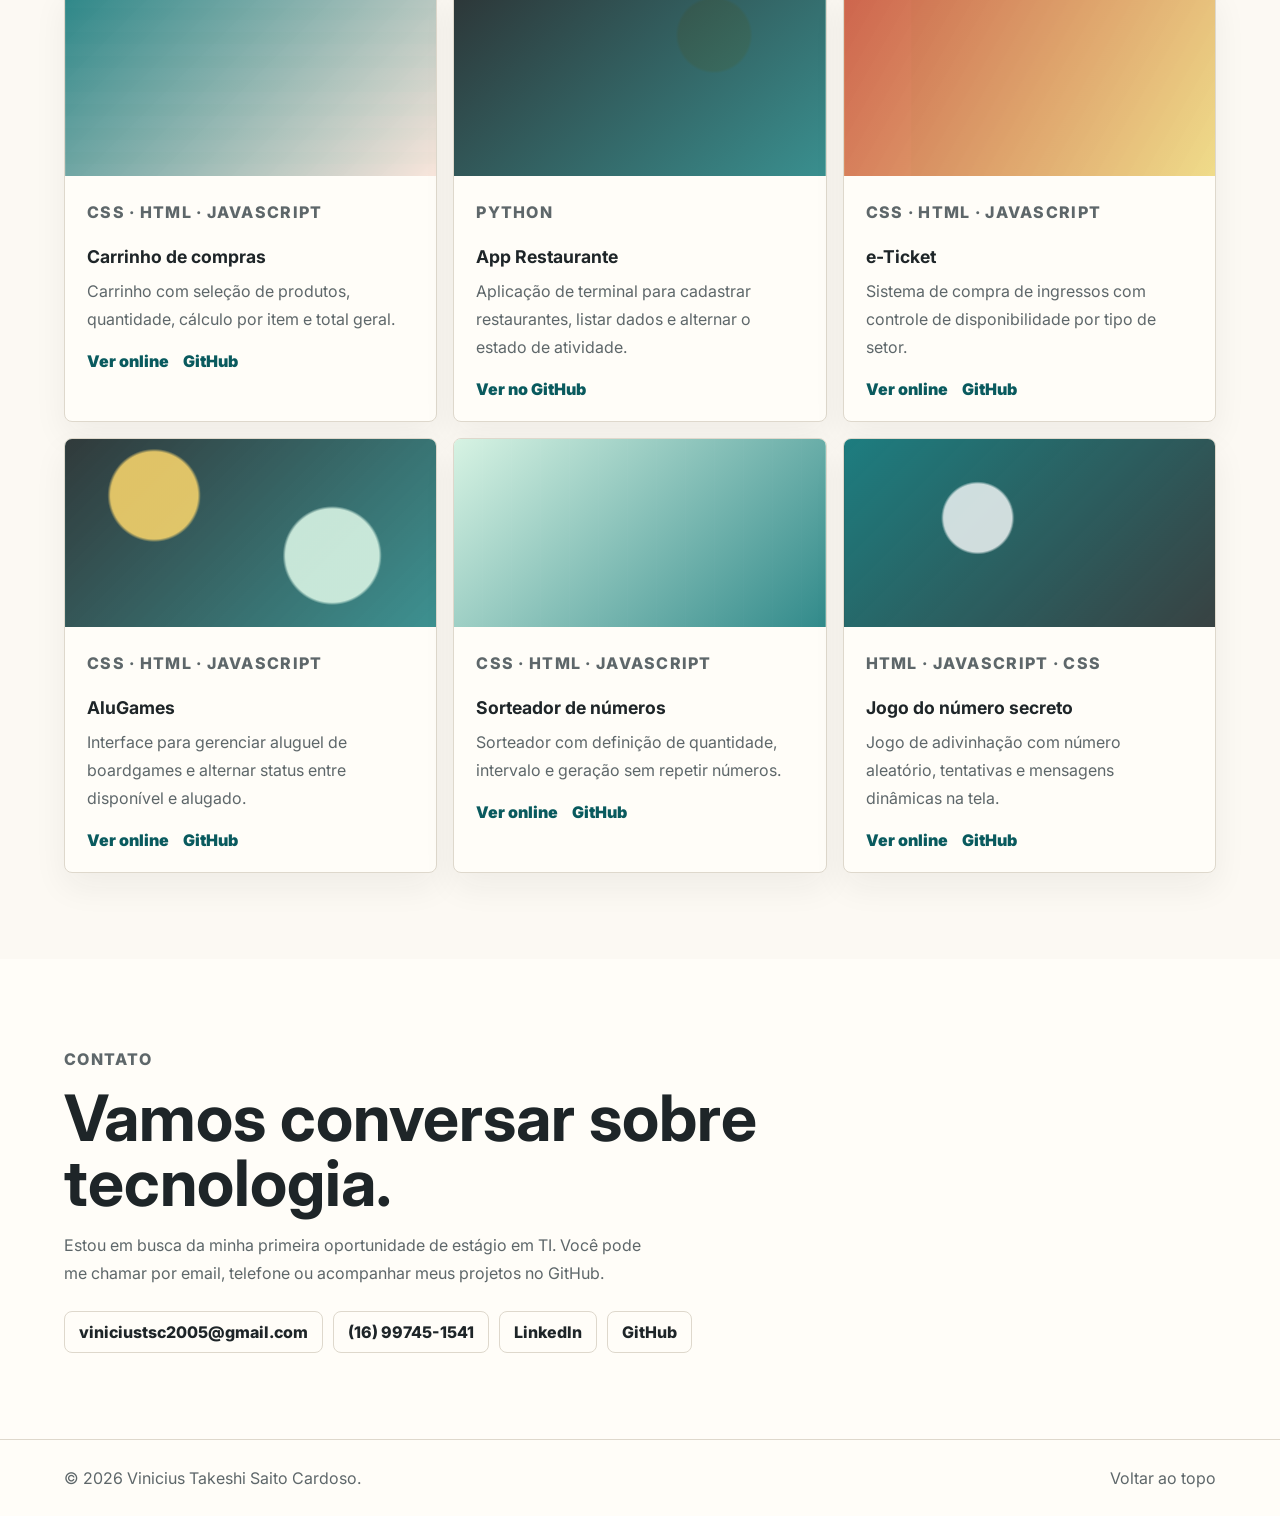
==== commit 98b1d139: "Remove contact form" ====
--- a/index.html
+++ b/index.html
@@ -426,19 +426,6 @@
             </a>
           </div>
         </div>
-
-        <form class="contact-form" id="contact-form">
-          <label for="name">Nome</label>
-          <input id="name" name="name" type="text" autocomplete="name" required />
-
-          <label for="email">Email</label>
-          <input id="email" name="email" type="email" autocomplete="email" required />
-
-          <label for="message">Mensagem</label>
-          <textarea id="message" name="message" rows="5" required></textarea>
-
-          <button class="button primary" type="submit">Enviar mensagem</button>
-        </form>
       </section>
     </main>
 
--- a/styles.css
+++ b/styles.css
@@ -50,9 +50,7 @@
 }
 
 body,
-button,
-input,
-textarea {
+button {
   font: inherit;
 }
 
@@ -324,8 +322,7 @@
 }
 
 .skill-card,
-.project-card,
-.contact-form {
+.project-card {
   border: 1px solid var(--line);
   border-radius: var(--radius);
   background: var(--surface);
@@ -491,10 +488,7 @@
 }
 
 .contact-section {
-  display: grid;
-  grid-template-columns: minmax(280px, 0.8fr) minmax(320px, 0.7fr);
-  gap: clamp(28px, 6vw, 86px);
-  align-items: start;
+  background: var(--surface);
 }
 
 .contact-copy p {
@@ -516,41 +510,6 @@
   font-weight: 800;
   max-width: 100%;
   overflow-wrap: anywhere;
-}
-
-.contact-form {
-  display: grid;
-  gap: 10px;
-  padding: 24px;
-}
-
-.contact-form label {
-  color: var(--ink);
-  font-size: 0.92rem;
-  font-weight: 800;
-}
-
-.contact-form input,
-.contact-form textarea {
-  width: 100%;
-  border: 1px solid var(--line);
-  border-radius: 8px;
-  background: var(--surface-strong);
-  color: var(--ink);
-  padding: 12px 14px;
-  outline: none;
-  resize: vertical;
-}
-
-.contact-form input:focus,
-.contact-form textarea:focus {
-  border-color: var(--primary);
-  box-shadow: 0 0 0 4px color-mix(in srgb, var(--primary), transparent 82%);
-}
-
-.contact-form button {
-  margin-top: 10px;
-  cursor: pointer;
 }
 
 .site-footer {
@@ -571,8 +530,7 @@
 
 @media (max-width: 1020px) {
   .hero,
-  .intro-band,
-  .contact-section {
+  .intro-band {
     grid-template-columns: 1fr;
   }
 
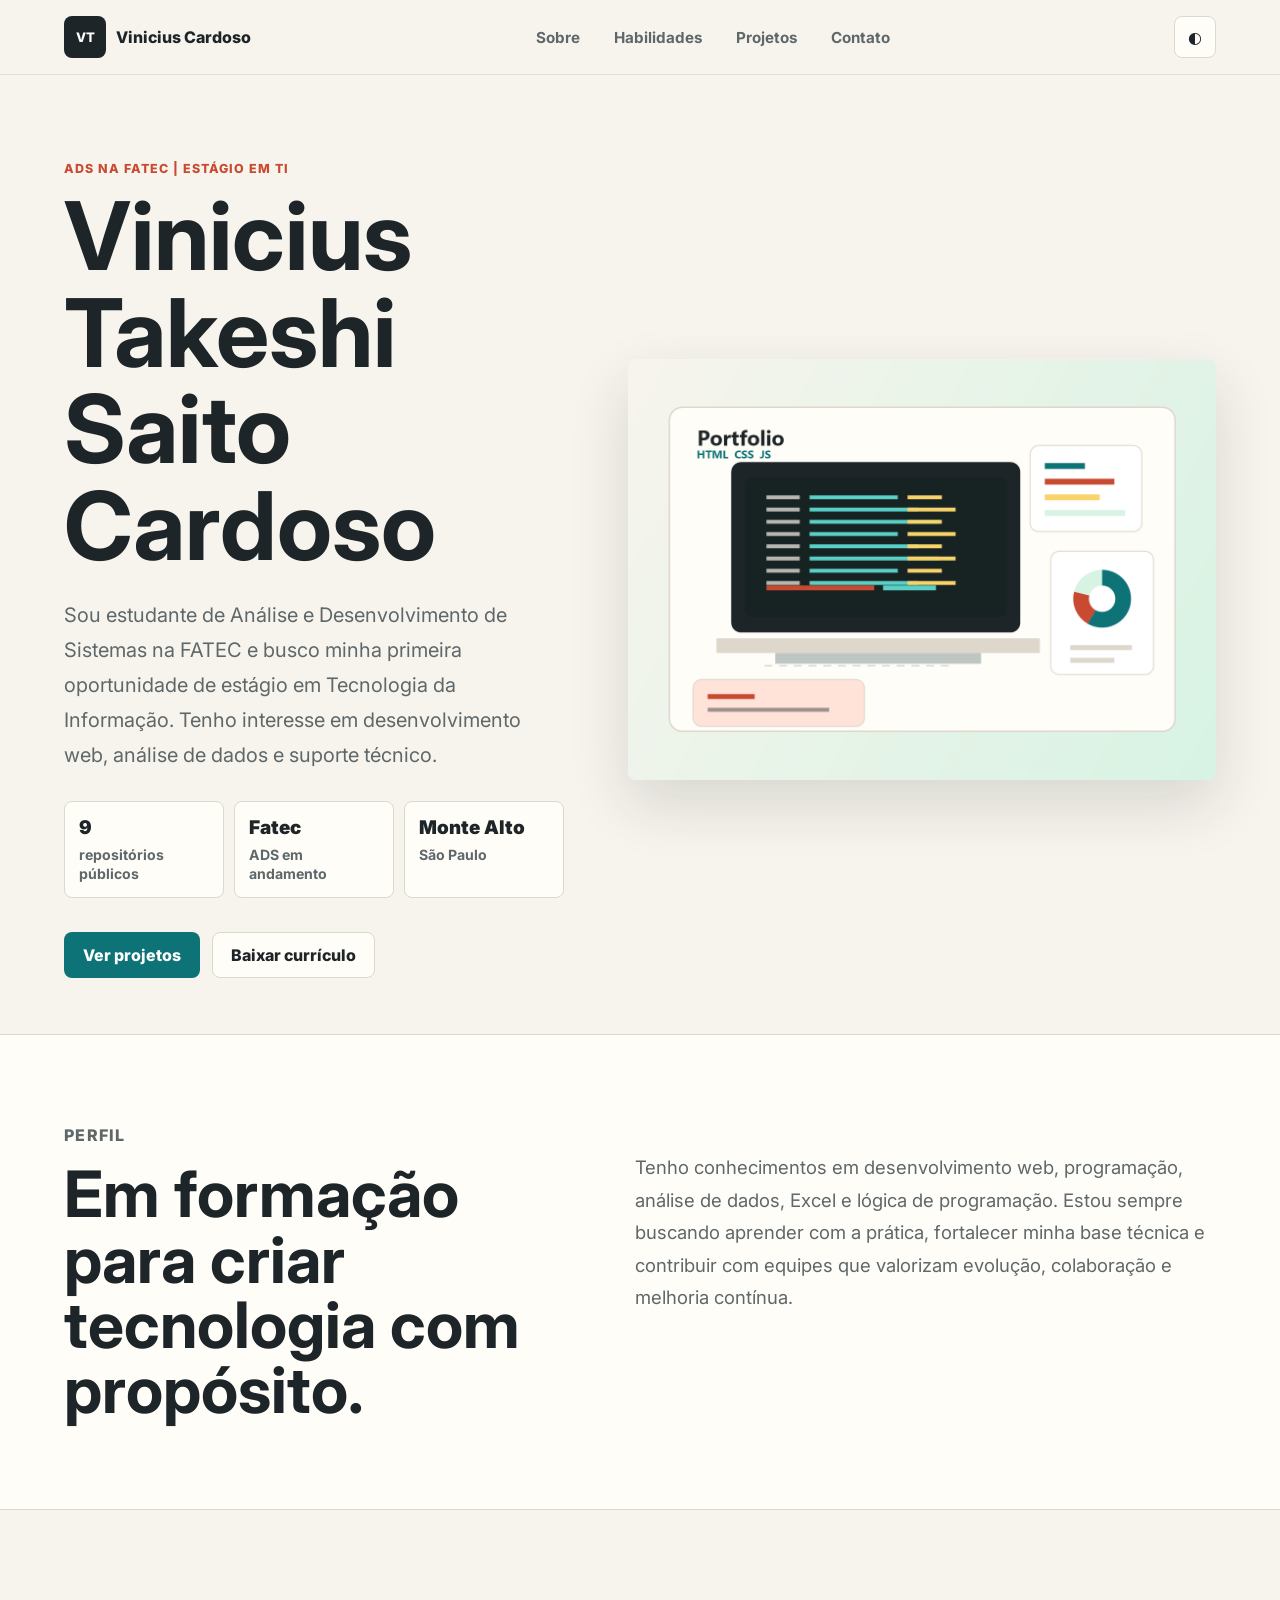
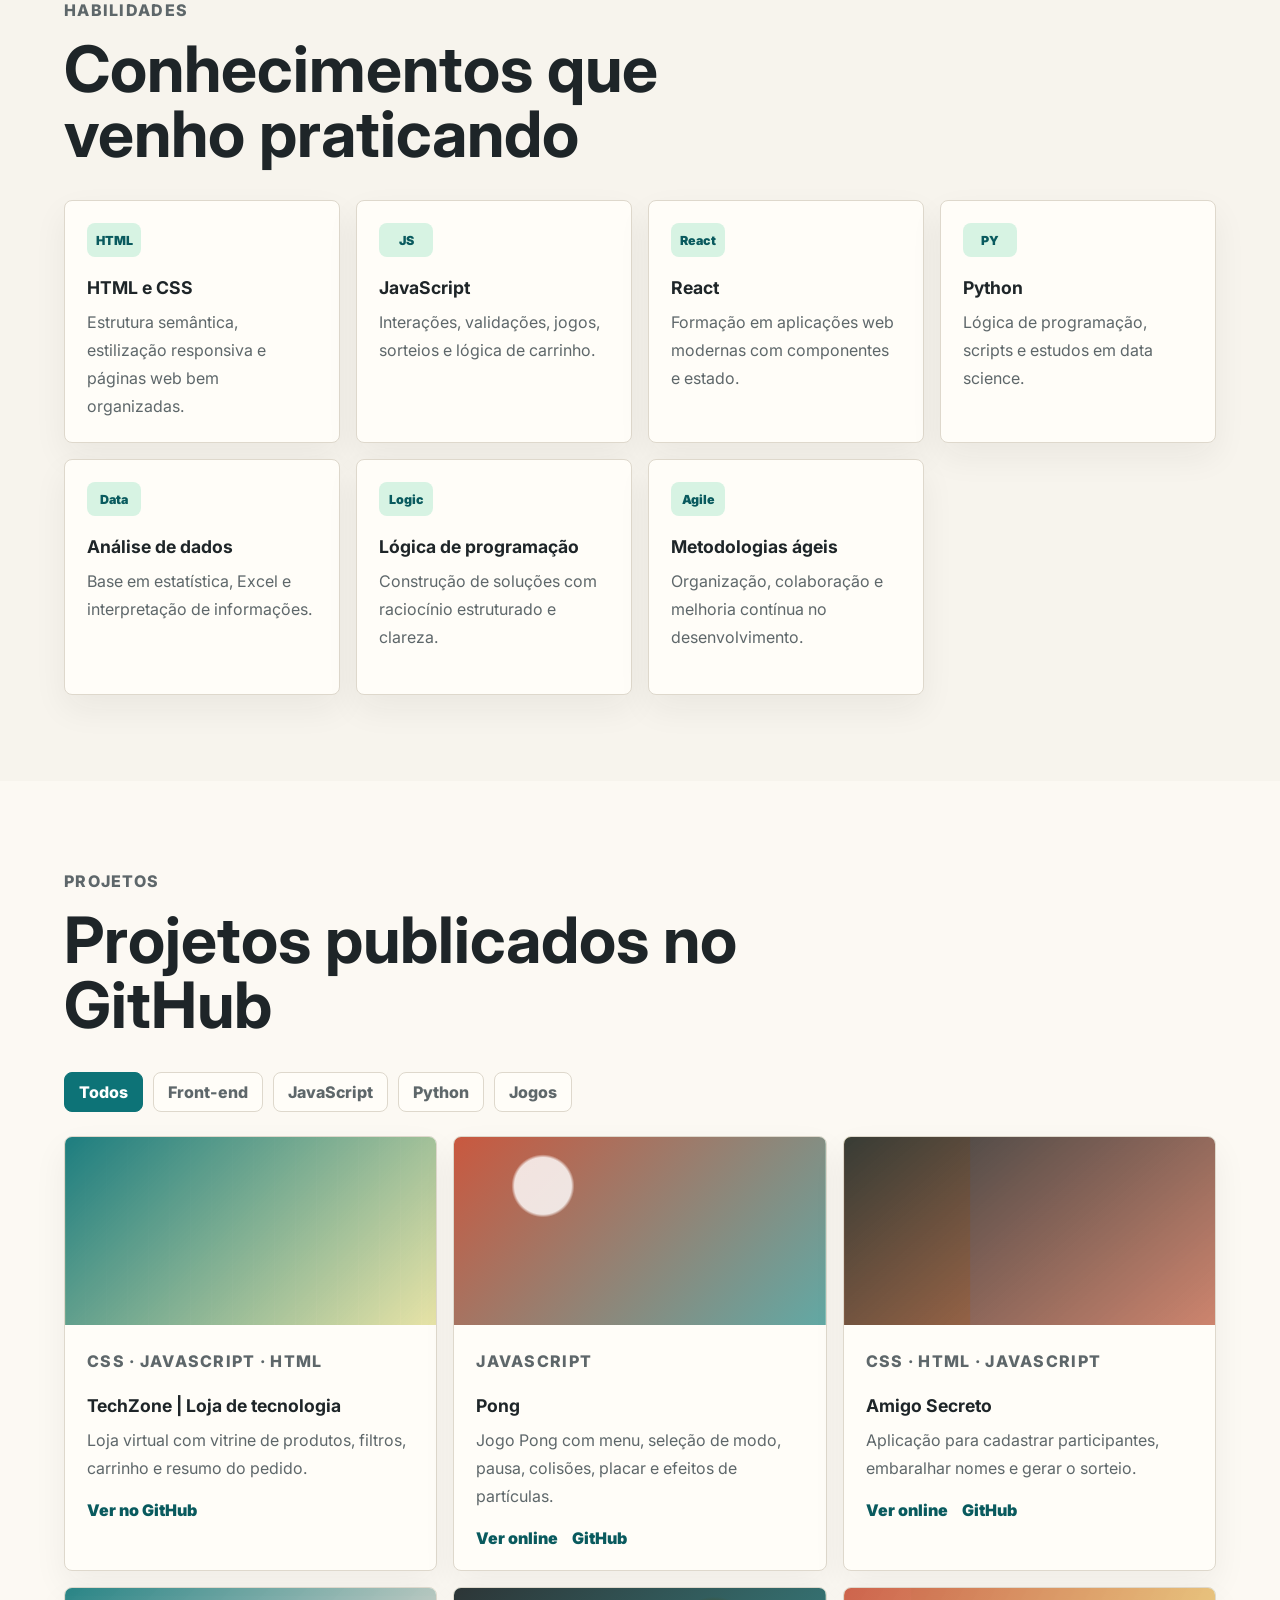
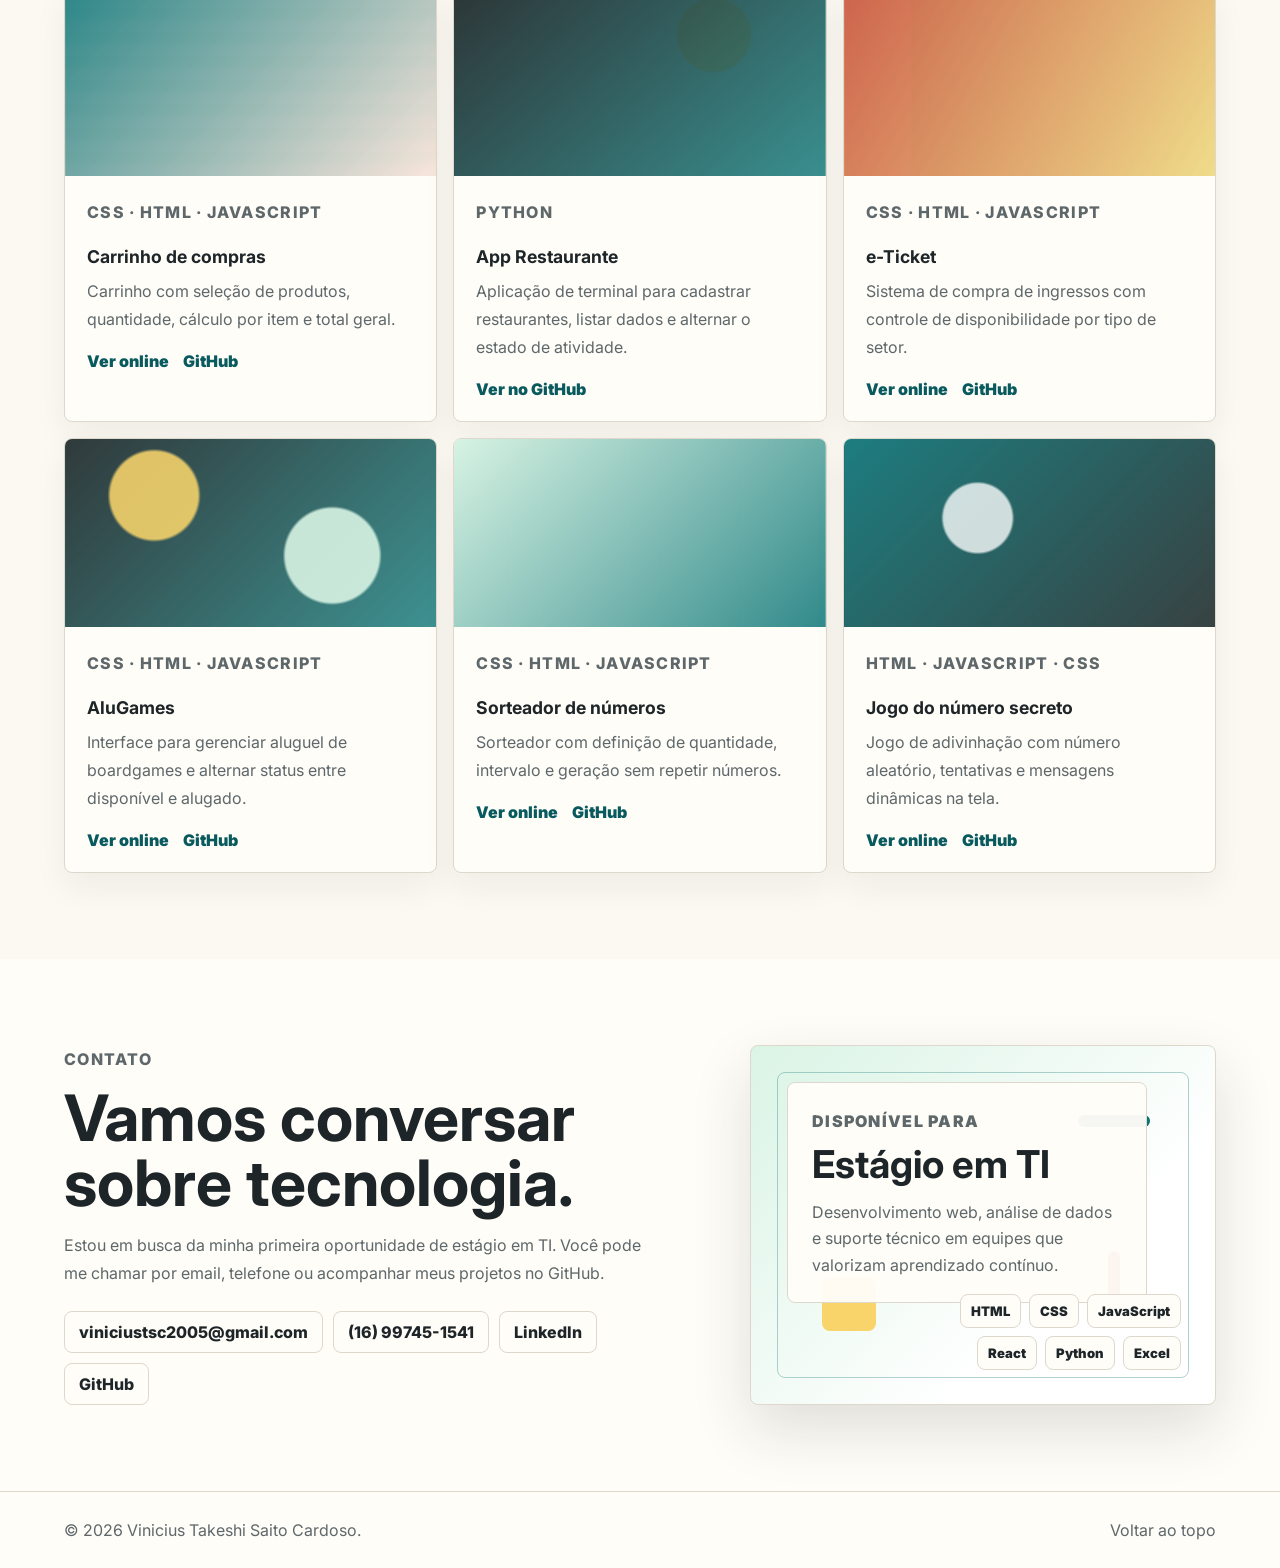
==== commit 6d229d42: "Add contact visual panel" ====
--- a/index.html
+++ b/index.html
@@ -426,6 +426,32 @@
             </a>
           </div>
         </div>
+
+        <aside class="contact-visual" aria-label="Resumo de disponibilidade">
+          <div class="contact-orbit" aria-hidden="true">
+            <span></span>
+            <span></span>
+            <span></span>
+          </div>
+
+          <div class="availability-card">
+            <p class="availability-label">Disponível para</p>
+            <h3>Estágio em TI</h3>
+            <p>
+              Desenvolvimento web, análise de dados e suporte técnico em equipes
+              que valorizam aprendizado contínuo.
+            </p>
+          </div>
+
+          <div class="focus-list">
+            <span>HTML</span>
+            <span>CSS</span>
+            <span>JavaScript</span>
+            <span>React</span>
+            <span>Python</span>
+            <span>Excel</span>
+          </div>
+        </aside>
       </section>
     </main>
 
--- a/styles.css
+++ b/styles.css
@@ -488,11 +488,118 @@
 }
 
 .contact-section {
+  display: grid;
+  grid-template-columns: minmax(280px, 0.85fr) minmax(320px, 0.65fr);
+  gap: clamp(28px, 6vw, 86px);
+  align-items: center;
   background: var(--surface);
 }
 
 .contact-copy p {
   max-width: 58ch;
+}
+
+.contact-visual {
+  position: relative;
+  min-height: 360px;
+  overflow: hidden;
+  border: 1px solid var(--line);
+  border-radius: 8px;
+  background:
+    linear-gradient(135deg, color-mix(in srgb, var(--mint), transparent 8%), transparent 68%),
+    var(--surface-strong);
+  padding: clamp(22px, 4vw, 36px);
+  box-shadow: var(--shadow);
+}
+
+.contact-orbit {
+  position: absolute;
+  inset: 26px;
+  border: 1px solid color-mix(in srgb, var(--primary), transparent 68%);
+  border-radius: 8px;
+  pointer-events: none;
+}
+
+.contact-orbit span {
+  position: absolute;
+  display: block;
+  border-radius: 8px;
+  background: var(--primary);
+}
+
+.contact-orbit span:nth-child(1) {
+  width: 72px;
+  height: 12px;
+  top: 42px;
+  right: 38px;
+}
+
+.contact-orbit span:nth-child(2) {
+  width: 12px;
+  height: 72px;
+  right: 68px;
+  bottom: 54px;
+  background: var(--accent);
+}
+
+.contact-orbit span:nth-child(3) {
+  width: 54px;
+  height: 54px;
+  left: 44px;
+  bottom: 46px;
+  background: var(--gold);
+}
+
+.availability-card {
+  position: relative;
+  max-width: 360px;
+  border: 1px solid var(--line);
+  border-radius: 8px;
+  background: color-mix(in srgb, var(--surface), transparent 4%);
+  padding: 24px;
+}
+
+.availability-label {
+  margin: 0 0 10px;
+  color: var(--accent);
+  font-size: 0.78rem;
+  font-weight: 900;
+  letter-spacing: 0.08em;
+  text-transform: uppercase;
+}
+
+.availability-card h3 {
+  margin: 0;
+  color: var(--ink);
+  font-size: clamp(1.8rem, 3vw, 2.7rem);
+  line-height: 1.04;
+}
+
+.availability-card p:last-child {
+  margin: 14px 0 0;
+  color: var(--muted);
+  line-height: 1.65;
+}
+
+.focus-list {
+  position: absolute;
+  right: clamp(20px, 4vw, 34px);
+  bottom: clamp(20px, 4vw, 34px);
+  display: flex;
+  max-width: 260px;
+  flex-wrap: wrap;
+  justify-content: flex-end;
+  gap: 8px;
+}
+
+.focus-list span {
+  border: 1px solid var(--line);
+  border-radius: 8px;
+  background: var(--surface);
+  color: var(--ink);
+  padding: 8px 10px;
+  font-size: 0.82rem;
+  font-weight: 900;
 }
 
 .social-links {
@@ -530,7 +637,8 @@
 
 @media (max-width: 1020px) {
   .hero,
-  .intro-band {
+  .intro-band,
+  .contact-section {
     grid-template-columns: 1fr;
   }
 
@@ -544,6 +652,17 @@
 
   .skills-grid {
     grid-template-columns: repeat(2, minmax(0, 1fr));
+  }
+}
+
+@media (max-width: 560px) {
+  .contact-visual {
+    min-height: 420px;
+  }
+
+  .focus-list {
+    left: 22px;
+    justify-content: flex-start;
   }
 }
 
